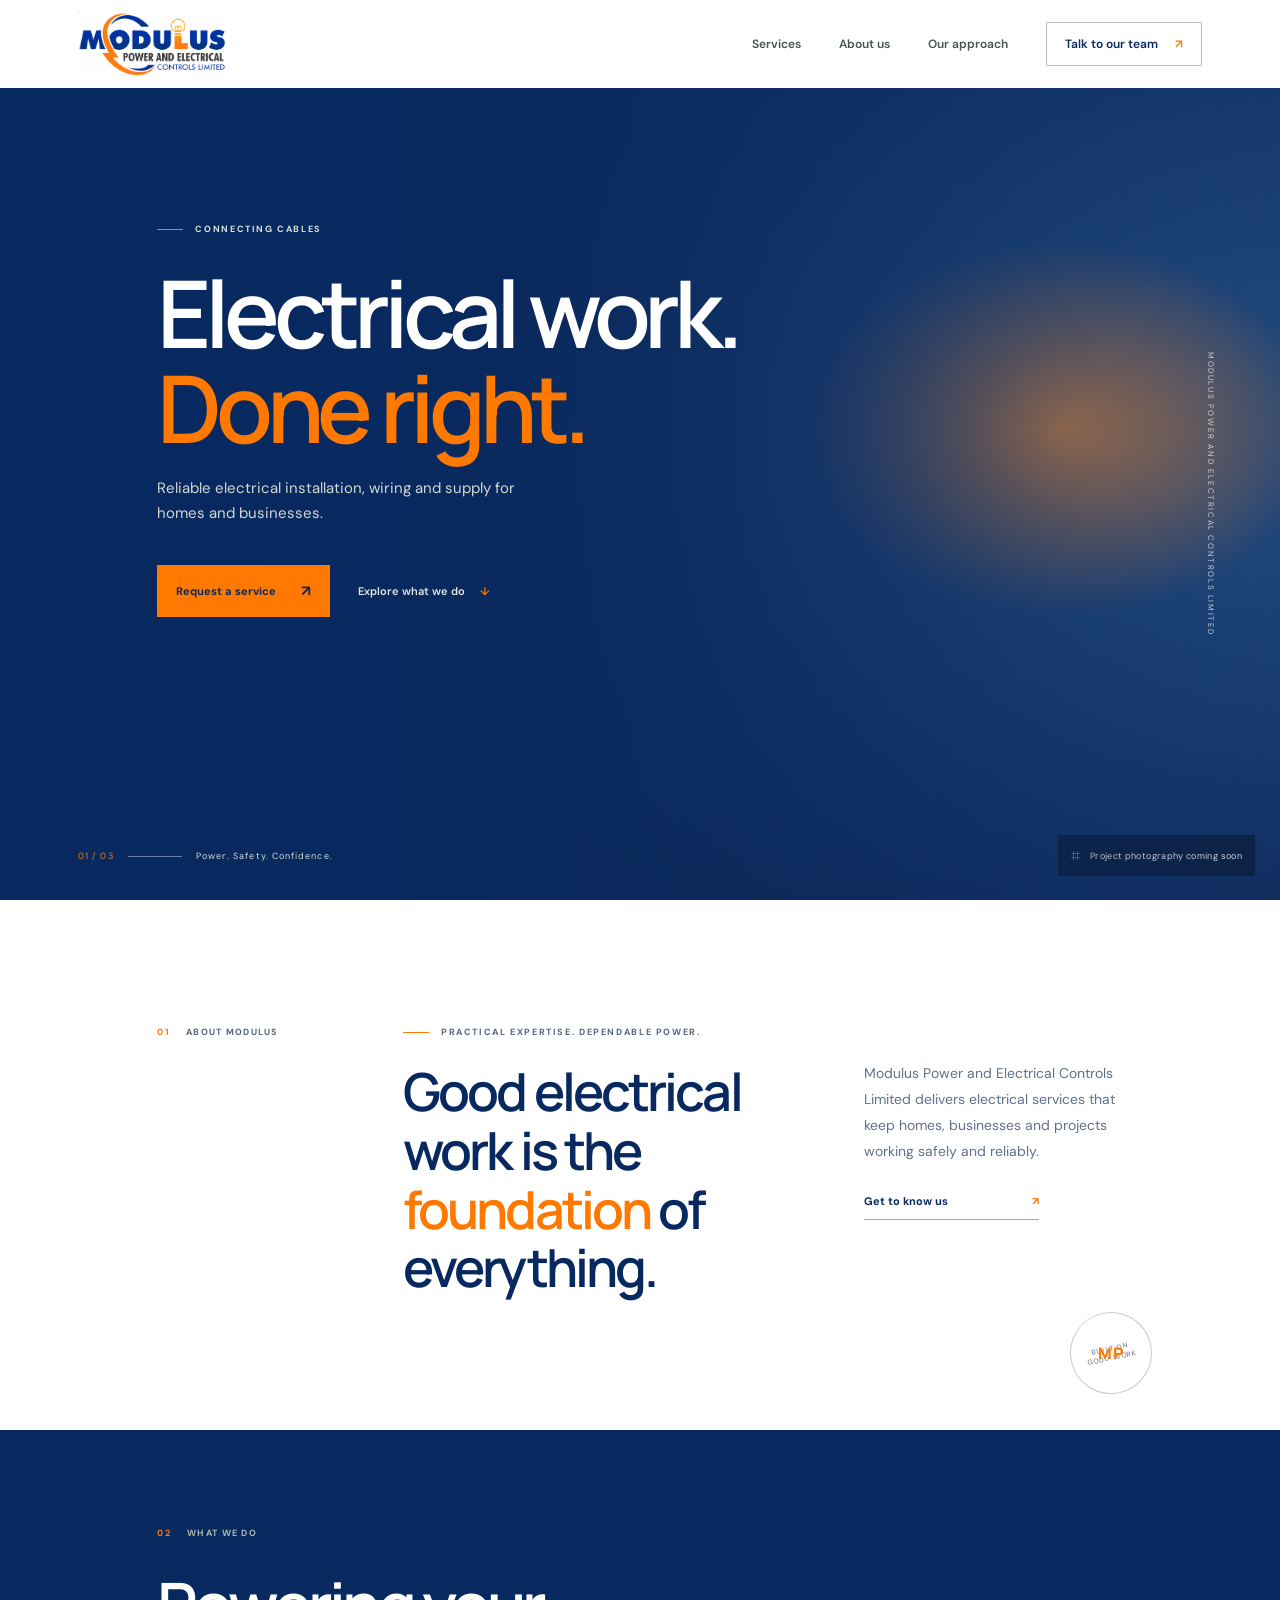
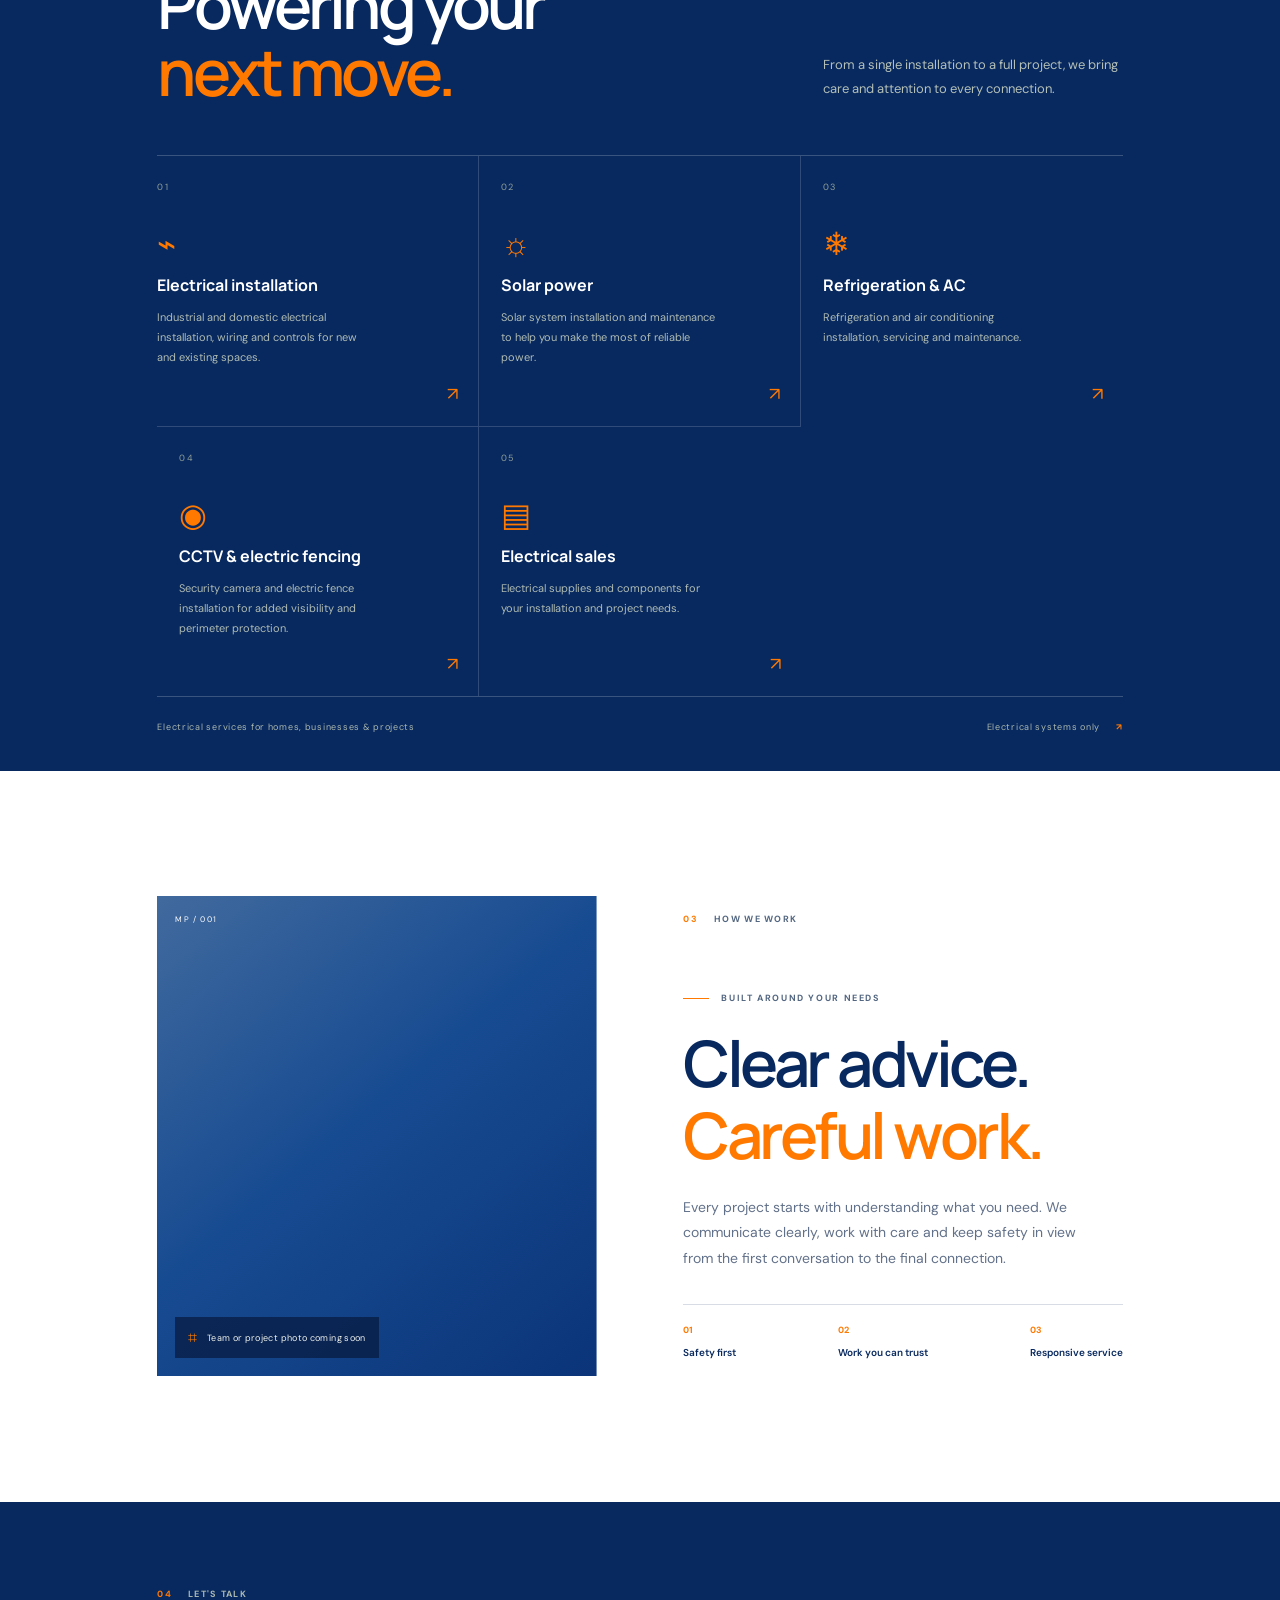
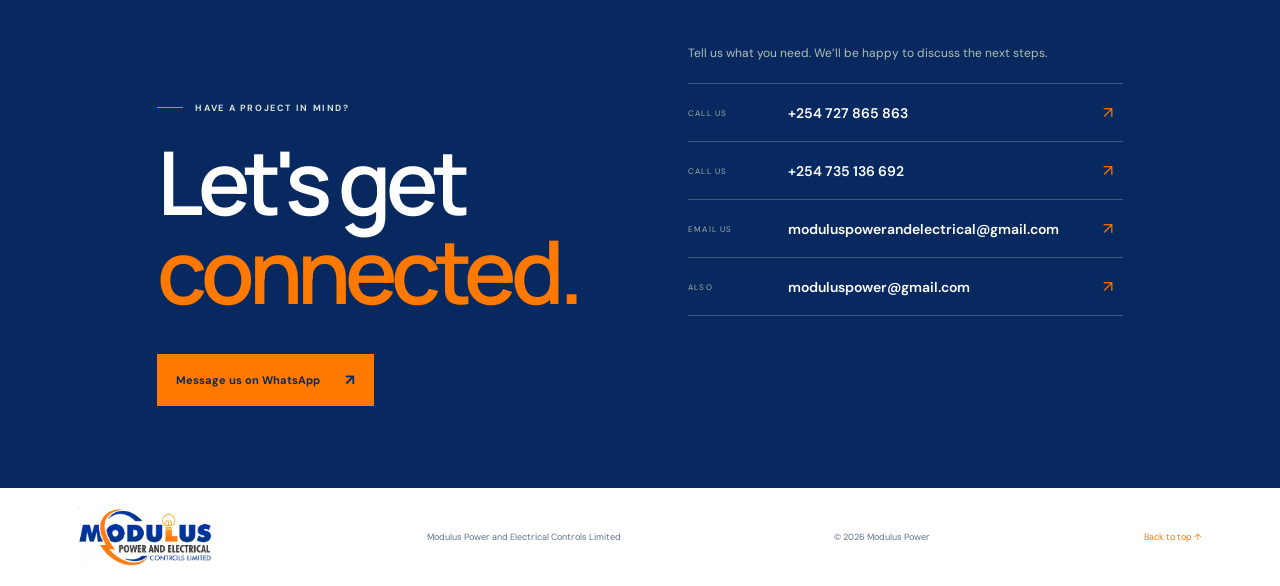
==== index.html @ cd6ac2ca "Match site to Modulus business card" ====
<!doctype html>
<html lang="en">
<head>
  <meta charset="utf-8">
  <meta name="viewport" content="width=device-width, initial-scale=1">
  <meta name="theme-color" content="#082a68">
  <meta name="description" content="Modulus Power and Electrical Controls Limited offers industrial and domestic electrical installation, solar, refrigeration, air conditioning, CCTV, electric fencing and electrical supplies.">
  <title>Modulus Power & Electrical Controls</title>
  <link rel="preconnect" href="https://fonts.googleapis.com">
  <link rel="preconnect" href="https://fonts.gstatic.com" crossorigin>
  <link href="https://fonts.googleapis.com/css2?family=DM+Sans:wght@400;500;600;700&family=Manrope:wght@400;500;600;700;800&display=swap" rel="stylesheet">
  <link rel="stylesheet" href="styles.css">
</head>
<body>
  <header class="site-header">
    <a class="brand" href="#home" aria-label="Modulus Power home">
      <img class="brand-logo" src="logo.png" alt="Modulus Power and Electrical Controls Limited">
    </a>
    <button class="menu-toggle" aria-expanded="false" aria-controls="main-nav" aria-label="Open menu"><span></span><span></span></button>
    <nav id="main-nav" class="main-nav" aria-label="Main navigation">
      <a href="#services">Services</a><a href="#about">About us</a><a href="#approach">Our approach</a>
      <a class="nav-cta" href="#contact">Talk to our team <span aria-hidden="true">↗</span></a>
    </nav>
  </header>

  <main>
    <section class="hero" id="home">
      <div class="hero-image image-placeholder" role="img" aria-label="Electrical installation project photo to be added">
        <div class="placeholder-note"><span class="camera-icon">⌗</span> Project photography coming soon</div>
      </div>
      <div class="hero-shade"></div>
      <div class="hero-content">
        <p class="eyebrow"><span class="eyebrow-line"></span> CONNECTING CABLES</p>
        <h1>Electrical work.<br><em>Done right.</em></h1>
        <p class="hero-copy">Reliable electrical installation, wiring and supply for homes and businesses.</p>
        <div class="hero-actions"><a class="button button-lime" href="#contact">Request a service <span>↗</span></a><a class="text-link" href="#services">Explore what we do <span>↓</span></a></div>
      </div>
      <div class="hero-meta"><span>01 / 03</span><span class="meta-rule"></span><span>Power. Safety. Confidence.</span></div>
      <div class="hero-vertical">MODULUS POWER AND ELECTRICAL CONTROLS LIMITED</div>
    </section>

    <section class="intro section-pad" id="about">
      <div class="section-label"><span>01</span> ABOUT MODULUS</div>
      <div class="intro-main"><p class="eyebrow dark"><span class="eyebrow-line"></span> PRACTICAL EXPERTISE. DEPENDABLE POWER.</p>
        <h2>Good electrical work is the <em>foundation</em> of everything.</h2>
      </div>
      <div class="intro-side"><p>Modulus Power and Electrical Controls Limited delivers electrical services that keep homes, businesses and projects working safely and reliably.</p><a class="underlined-link" href="#contact">Get to know us <span>↗</span></a></div>
      <div class="intro-stamp"><span>BUILT ON<br>GOOD WORK</span><b>MP</b></div>
    </section>

    <section class="services section-pad" id="services">
      <div class="services-top"><div><div class="section-label light-label"><span>02</span> WHAT WE DO</div><h2>Powering your<br><em>next move.</em></h2></div><p>From a single installation to a full project, we bring care and attention to every connection.</p></div>
      <div class="service-grid">
        <article class="service-card"><div class="service-number">01</div><div class="service-symbol">⌁</div><h3>Electrical installation</h3><p>Industrial and domestic electrical installation, wiring and controls for new and existing spaces.</p><a href="#contact" aria-label="Ask about electrical installation">↗</a></article>
        <article class="service-card"><div class="service-number">02</div><div class="service-symbol">☼</div><h3>Solar power</h3><p>Solar system installation and maintenance to help you make the most of reliable power.</p><a href="#contact" aria-label="Ask about solar installation and maintenance">↗</a></article>
        <article class="service-card"><div class="service-number">03</div><div class="service-symbol">❄</div><h3>Refrigeration &amp; AC</h3><p>Refrigeration and air conditioning installation, servicing and maintenance.</p><a href="#contact" aria-label="Ask about refrigeration and air conditioning">↗</a></article>
        <article class="service-card"><div class="service-number">04</div><div class="service-symbol">◉</div><h3>CCTV &amp; electric fencing</h3><p>Security camera and electric fence installation for added visibility and perimeter protection.</p><a href="#contact" aria-label="Ask about CCTV and electric fencing">↗</a></article>
        <article class="service-card"><div class="service-number">05</div><div class="service-symbol">▤</div><h3>Electrical sales</h3><p>Electrical supplies and components for your installation and project needs.</p><a href="#contact" aria-label="Ask about electrical sales">↗</a></article>
      </div>
      <div class="services-foot"><span>Electrical services for homes, businesses &amp; projects</span><span>Electrical systems only <b>↗</b></span></div>
    </section>

    <section class="approach section-pad" id="approach">
      <div class="approach-image image-placeholder"><div class="placeholder-note"><span class="camera-icon">⌗</span> Team or project photo coming soon</div><div class="image-index">MP / 001</div></div>
      <div class="approach-content"><div class="section-label"><span>03</span> HOW WE WORK</div><p class="eyebrow dark"><span class="eyebrow-line"></span> BUILT AROUND YOUR NEEDS</p><h2>Clear advice.<br><em>Careful work.</em></h2><p class="approach-copy">Every project starts with understanding what you need. We communicate clearly, work with care and keep safety in view from the first conversation to the final connection.</p>
        <div class="values"><div><b>01</b><span>Safety first</span></div><div><b>02</b><span>Work you can trust</span></div><div><b>03</b><span>Responsive service</span></div></div>
      </div>
    </section>

    <section class="contact section-pad" id="contact"><div class="section-label light-label"><span>04</span> LET'S TALK</div>
      <div class="contact-layout"><div><p class="eyebrow"><span class="eyebrow-line"></span> HAVE A PROJECT IN MIND?</p><h2>Let's get<br><em>connected.</em></h2></div><div class="contact-details"><p>Tell us what you need. We’ll be happy to discuss the next steps.</p><a href="tel:+254727865863" class="contact-item"><span>CALL US</span><b>+254 727 865 863</b><i>↗</i></a><a href="tel:+254735136692" class="contact-item"><span>CALL US</span><b>+254 735 136 692</b><i>↗</i></a><a href="mailto:moduluspowerandelectrical@gmail.com" class="contact-item"><span>EMAIL US</span><b>moduluspowerandelectrical@gmail.com</b><i>↗</i></a><a href="mailto:moduluspower@gmail.com" class="contact-item"><span>ALSO</span><b>moduluspower@gmail.com</b><i>↗</i></a></div></div>
      <a class="button button-lime" href="https://wa.me/254735136692" target="_blank" rel="noreferrer">Message us on WhatsApp <span>↗</span></a>
    </section>
  </main>
  <footer class="site-footer"><a class="brand footer-brand" href="#home"><img class="brand-logo" src="logo.png" alt="Modulus Power and Electrical Controls Limited"></a><span>Modulus Power and Electrical Controls Limited</span><span>© <span id="year"></span> Modulus Power</span><a href="#home">Back to top ↑</a></footer>
  <script src="script.js"></script>
</body>
</html>
---- styles.css ----
@import url('https://fonts.googleapis.com/css2?family=DM+Sans:wght@400;500;600;700&family=Manrope:wght@400;500;600;700;800&display=swap');
:root{--ink:#08295f;--deep:#08295f;--paper:#fff;--white:#fff;--orange:#ff7900;--muted:#62718a;--line:rgba(8,41,95,.16);--display:'Manrope',sans-serif;--body:'DM Sans',sans-serif}*{box-sizing:border-box}html{scroll-behavior:smooth}body{margin:0;background:var(--paper);color:var(--ink);font-family:var(--body);-webkit-font-smoothing:antialiased}a{color:inherit;text-decoration:none}.site-header{height:88px;padding:0 6.1%;display:flex;align-items:center;justify-content:space-between;background:var(--paper);position:relative;z-index:4}.brand{display:flex;align-items:center;gap:12px}.brand-logo{display:block;width:auto;height:64px;max-width:280px;object-fit:contain}.brand-mark{display:flex;align-items:flex-end;gap:3px;height:27px;width:28px;border-bottom:2px solid var(--ink);padding:0 2px 3px}.brand-mark span{display:block;width:5px;background:var(--ink);transform:skew(-24deg)}.brand-mark span:nth-child(1){height:10px}.brand-mark span:nth-child(2){height:17px}.brand-mark span:nth-child(3){height:23px}.brand-name{font:800 13px var(--display);letter-spacing:.09em;line-height:1.15}.brand-name span{display:block;font:600 8px var(--body);letter-spacing:.16em;margin-top:4px}.main-nav{display:flex;align-items:center;gap:38px;font-size:12px;font-weight:600}.main-nav>a:not(.nav-cta){color:#48544f}.main-nav>a:hover{color:#ff7900}.nav-cta{border:1px solid #b9c1b8;padding:13px 18px}.nav-cta span{color:#ff7900;margin-left:14px}.menu-toggle{display:none}.hero{min-height:660px;height:calc(100vh - 88px);max-height:850px;position:relative;background:#0b3479;color:white;overflow:hidden}.hero-image{position:absolute;inset:0 0 0 32%;background:linear-gradient(120deg,#0b3479,#174b91 56%,#ef7b22);background-image:linear-gradient(90deg,rgba(8,41,95,.62),rgba(8,41,95,.05)),url('images/hero-electrical.jpg'),radial-gradient(ellipse at 75% 42%,#ff8a25 0,#174b91 28%,#0b3479 67%,#061d49 100%);background-size:cover;background-position:center 52%;filter:saturate(.76)}.hero-shade{position:absolute;inset:0;background:linear-gradient(90deg,#08295f 0%,rgba(8,41,95,.97) 31%,rgba(8,41,95,.5) 60%,rgba(8,41,95,.12) 100%)}.hero-content{position:relative;padding:clamp(90px,14vh,155px) 0 0 12.3%;max-width:780px}.eyebrow{display:flex;align-items:center;gap:12px;font-size:9px;letter-spacing:.18em;font-weight:700;color:#d7e2d9}.eyebrow-line{display:block;width:26px;height:1px;background:var(--orange)}.hero h1,.contact h2{font:600 clamp(54px,7.3vw,94px)/1.02 var(--display);letter-spacing:-.065em;margin:30px 0 20px}.hero h1 em,.services h2 em,.approach h2 em,.contact h2 em,.intro h2 em{font-style:normal;color:var(--orange)}.hero-copy{max-width:375px;color:#d0d9d1;line-height:1.7;font-size:15px}.hero-actions{display:flex;align-items:center;gap:28px;margin-top:38px}.button{display:inline-flex;align-items:center;justify-content:space-between;gap:25px;padding:16px 19px;font-size:11px;font-weight:700}.button-lime{background:var(--orange);color:var(--deep)}.button-lime span{font-size:15px}.text-link{font-size:11px;font-weight:600;color:#e1e8e2}.text-link span{margin-left:12px;color:var(--orange)}.hero-meta{position:absolute;bottom:38px;left:6.1%;display:flex;align-items:center;gap:14px;color:#d2dbd3;font-size:9px;letter-spacing:.12em}.hero-meta>span:first-child{color:var(--orange)}.meta-rule{height:1px;width:54px;background:rgba(255,255,255,.4)}.hero-vertical{position:absolute;right:5%;top:50%;writing-mode:vertical-rl;transform:translateY(-50%);font-size:8px;letter-spacing:.2em;color:rgba(255,255,255,.72)}.placeholder-note{position:absolute;right:25px;bottom:24px;background:rgba(8,29,69,.78);padding:10px 13px;color:#edf2ed;font-size:9px;letter-spacing:.04em;display:flex;align-items:center;gap:9px}.camera-icon{font-size:16px;color:var(--orange)}.section-pad{padding-left:12.3%;padding-right:12.3%}.intro{position:relative;display:grid;grid-template-columns:1fr 2fr 1.2fr;gap:30px;padding-top:126px;padding-bottom:133px;align-items:start}.section-label{font-size:9px;font-weight:700;letter-spacing:.14em;color:#526681}.section-label span{color:#ff7900;margin-right:13px}.intro-main .eyebrow{margin:0 0 24px}.eyebrow.dark{color:#526681}.intro h2,.approach h2{font:600 clamp(35px,4.1vw,53px)/1.12 var(--display);letter-spacing:-.055em;margin:0;max-width:620px}.intro h2 em,.approach h2 em{color:#ff7900}.intro-side{padding-top:35px}.intro-side p,.approach-copy{font-size:14px;line-height:1.85;color:#62718a;margin:0 0 24px}.underlined-link{font-size:11px;font-weight:700;border-bottom:1px solid #a3aaa3;padding-bottom:11px;display:inline-flex;justify-content:space-between;width:175px}.underlined-link span{color:#ff7900}.intro-stamp{position:absolute;right:10%;bottom:36px;width:82px;height:82px;border:1px solid #c8cdc4;border-radius:50%;display:grid;place-items:center;text-align:center;font-size:7px;letter-spacing:.13em;color:#62718a;transform:rotate(-12deg)}.intro-stamp b{position:absolute;font:800 16px var(--display);color:#ff7900;transform:rotate(12deg)}.services{background:var(--deep);color:white;padding-top:97px;padding-bottom:38px}.services-top{display:flex;justify-content:space-between;align-items:end;margin-bottom:50px}.light-label{color:#acb9af}.services h2{font:600 clamp(42px,5vw,65px)/1.04 var(--display);letter-spacing:-.06em;margin:33px 0 0}.services-top>p{max-width:300px;color:#b4c0b7;font-size:13px;line-height:1.8;margin:0 0 5px}.service-grid{display:grid;grid-template-columns:repeat(3,1fr);border-top:1px solid rgba(255,255,255,.2);border-bottom:1px solid rgba(255,255,255,.2)}.service-card{position:relative;min-height:270px;padding:25px 22px 23px 0;border-right:1px solid rgba(255,255,255,.16)}.service-card:not(:first-child){padding-left:22px}.service-card:nth-child(3n){border-right:0}.service-card:nth-child(n+4){border-top:1px solid rgba(255,255,255,.16)}.service-card:nth-child(5){border-right:0}.service-number{font-size:9px;letter-spacing:.12em;color:#91a098}.service-symbol{font:400 32px var(--display);color:var(--orange);margin:28px 0 18px;height:35px}.service-card h3{font:700 16px var(--display);margin:0 0 12px}.service-card p{font-size:11px;line-height:1.8;color:#afbbb2;max-width:220px;margin:0}.service-card>a{position:absolute;right:20px;bottom:20px;color:var(--orange);font-size:18px}.services-foot{display:flex;justify-content:space-between;padding-top:24px;font-size:9px;letter-spacing:.08em;color:#abb8ae}.services-foot b{color:var(--orange);margin-left:13px}.approach{padding-top:125px;padding-bottom:126px;display:grid;grid-template-columns:1fr 1fr;gap:9%;align-items:center}.approach-image{height:480px;position:relative;background:linear-gradient(140deg,#416a9e,#174b91 46%,#0b3479);background-image:url('images/team-electrical.jpg'),linear-gradient(140deg,#416a9e,#174b91 46%,#0b3479);background-size:cover;background-position:center}.approach-image .placeholder-note{right:auto;left:18px;bottom:18px}.image-index{position:absolute;top:18px;left:18px;color:white;font-size:8px;letter-spacing:.15em}.approach-content .section-label{margin-bottom:67px}.approach-content .eyebrow{margin-bottom:23px}.approach h2{font-size:clamp(43px,5vw,64px)}.approach-copy{margin:24px 0 32px;max-width:420px}.values{border-top:1px solid var(--line);padding-top:19px;display:flex;justify-content:space-between;gap:10px}.values div{display:flex;flex-direction:column;gap:10px}.values b{font-size:9px;color:#ff7900}.values span{font-size:10px;font-weight:600}.contact{background:var(--deep);color:white;padding-top:86px;padding-bottom:82px}.contact-layout{display:grid;grid-template-columns:1fr 1fr;gap:10%;align-items:end;margin:45px 0 38px}.contact h2{font-size:clamp(58px,7vw,88px);margin:23px 0 0}.contact-details>p{font-size:12px;color:#b2beb5;margin:0 0 22px}.contact-item{display:grid;grid-template-columns:100px 1fr 20px;align-items:center;padding:18px 0;border-top:1px solid rgba(255,255,255,.22)}.contact-item:last-child{border-bottom:1px solid rgba(255,255,255,.22)}.contact-item span{font-size:8px;letter-spacing:.14em;color:#9eafa3}.contact-item b{font-size:14px;font-weight:600}.contact-item i{font-style:normal;color:var(--orange)}.site-footer{min-height:94px;padding:20px 6.1%;display:flex;align-items:center;justify-content:space-between;gap:20px;background:#fff;color:#62718a;font-size:9px}.footer-brand{color:var(--ink)}.footer-brand .brand-logo{height:58px}.footer-brand{color:var(--ink)}.footer-brand .brand-mark{border-color:#f3f2ec}.footer-brand .brand-mark span{background:#f3f2ec}.site-footer>a:last-child{color:var(--orange)}
@media(max-width:900px){.section-pad{padding-left:7%;padding-right:7%}.hero-content{padding-left:8%}.intro{grid-template-columns:1fr 2fr;gap:24px}.intro-side{grid-column:2;padding-top:0}.intro-stamp{right:8%;bottom:25px}.service-grid{grid-template-columns:repeat(2,1fr)}.service-card:nth-child(2n){border-right:0}.service-card:nth-child(3){border-top:1px solid rgba(255,255,255,.16);border-right:1px solid rgba(255,255,255,.16)}.service-card:nth-child(4){border-top:1px solid rgba(255,255,255,.16)}.service-card:nth-child(5){border-top:1px solid rgba(255,255,255,.16);border-right:1px solid rgba(255,255,255,.16)}.approach{gap:6%}.approach-image{height:420px}.site-footer{padding-left:7%;padding-right:7%}}
@media(max-width:620px){.site-header{height:72px;padding:0 6%}.brand-name{font-size:12px}.menu-toggle{display:flex;flex-direction:column;gap:5px;padding:10px;background:none;border:0;z-index:2}.menu-toggle span{width:22px;height:1px;background:var(--ink)}.main-nav{display:none;position:absolute;top:72px;left:0;right:0;background:var(--paper);padding:18px 6% 26px;align-items:stretch;gap:0;flex-direction:column;box-shadow:0 12px 16px #08295f15}.main-nav.open{display:flex}.main-nav>a:not(.nav-cta){padding:14px 0;border-bottom:1px solid var(--line)}.nav-cta{margin-top:18px}.hero{height:calc(100svh - 72px);min-height:600px;max-height:760px}.hero-image{left:0;background-position:58% center}.hero-shade{background:linear-gradient(90deg,rgba(8,41,95,.96),rgba(8,41,95,.65) 70%,rgba(8,41,95,.3)),linear-gradient(0deg,rgba(8,41,95,.5),transparent)}.hero-content{padding:116px 7% 0}.hero h1{font-size:62px}.hero-copy{font-size:14px;max-width:300px}.hero-actions{align-items:flex-start;flex-direction:column;gap:19px}.hero-meta{left:7%;bottom:28px}.hero-vertical{right:4%;font-size:7px}.section-pad{padding-left:7%;padding-right:7%}.intro{display:block;padding-top:82px;padding-bottom:103px}.intro-main{margin-top:48px}.intro h2{font-size:42px}.intro-side{padding-top:22px;max-width:390px}.intro-stamp{width:67px;height:67px;right:8%;bottom:22px}.intro-stamp b{font-size:13px}.services{padding-top:73px;padding-bottom:28px}.services-top{display:block;margin-bottom:33px}.services h2{font-size:51px;margin-top:28px}.services-top>p{margin-top:20px}.service-card{min-height:260px;padding:19px 12px 20px 0}.service-card:not(:first-child){padding-left:14px}.service-card h3{font-size:14px}.service-card p{font-size:10px}.service-card>a{right:10px;bottom:16px}.service-symbol{margin:26px 0 15px}.services-foot{font-size:8px;line-height:1.6;gap:20px}.services-foot span:last-child{text-align:right}.approach{display:flex;flex-direction:column-reverse;align-items:stretch;gap:38px;padding-top:78px;padding-bottom:80px}.approach-content .section-label{margin-bottom:48px}.approach h2{font-size:53px}.approach-image{height:350px}.values{flex-wrap:wrap}.values span{font-size:9px}.contact{padding-top:70px;padding-bottom:70px}.contact-layout{display:block;margin:38px 0 29px}.contact h2{font-size:68px;margin-bottom:36px}.contact-item{grid-template-columns:74px 1fr 15px}.contact-item b{font-size:12px}.site-footer{padding:23px 7%;display:grid;grid-template-columns:1fr 1fr;gap:18px}.site-footer>span:nth-child(2){grid-column:1/-1;grid-row:2}.site-footer>span:nth-child(3){grid-column:1;grid-row:3}.site-footer>a:last-child{grid-column:2;grid-row:3;text-align:right}}
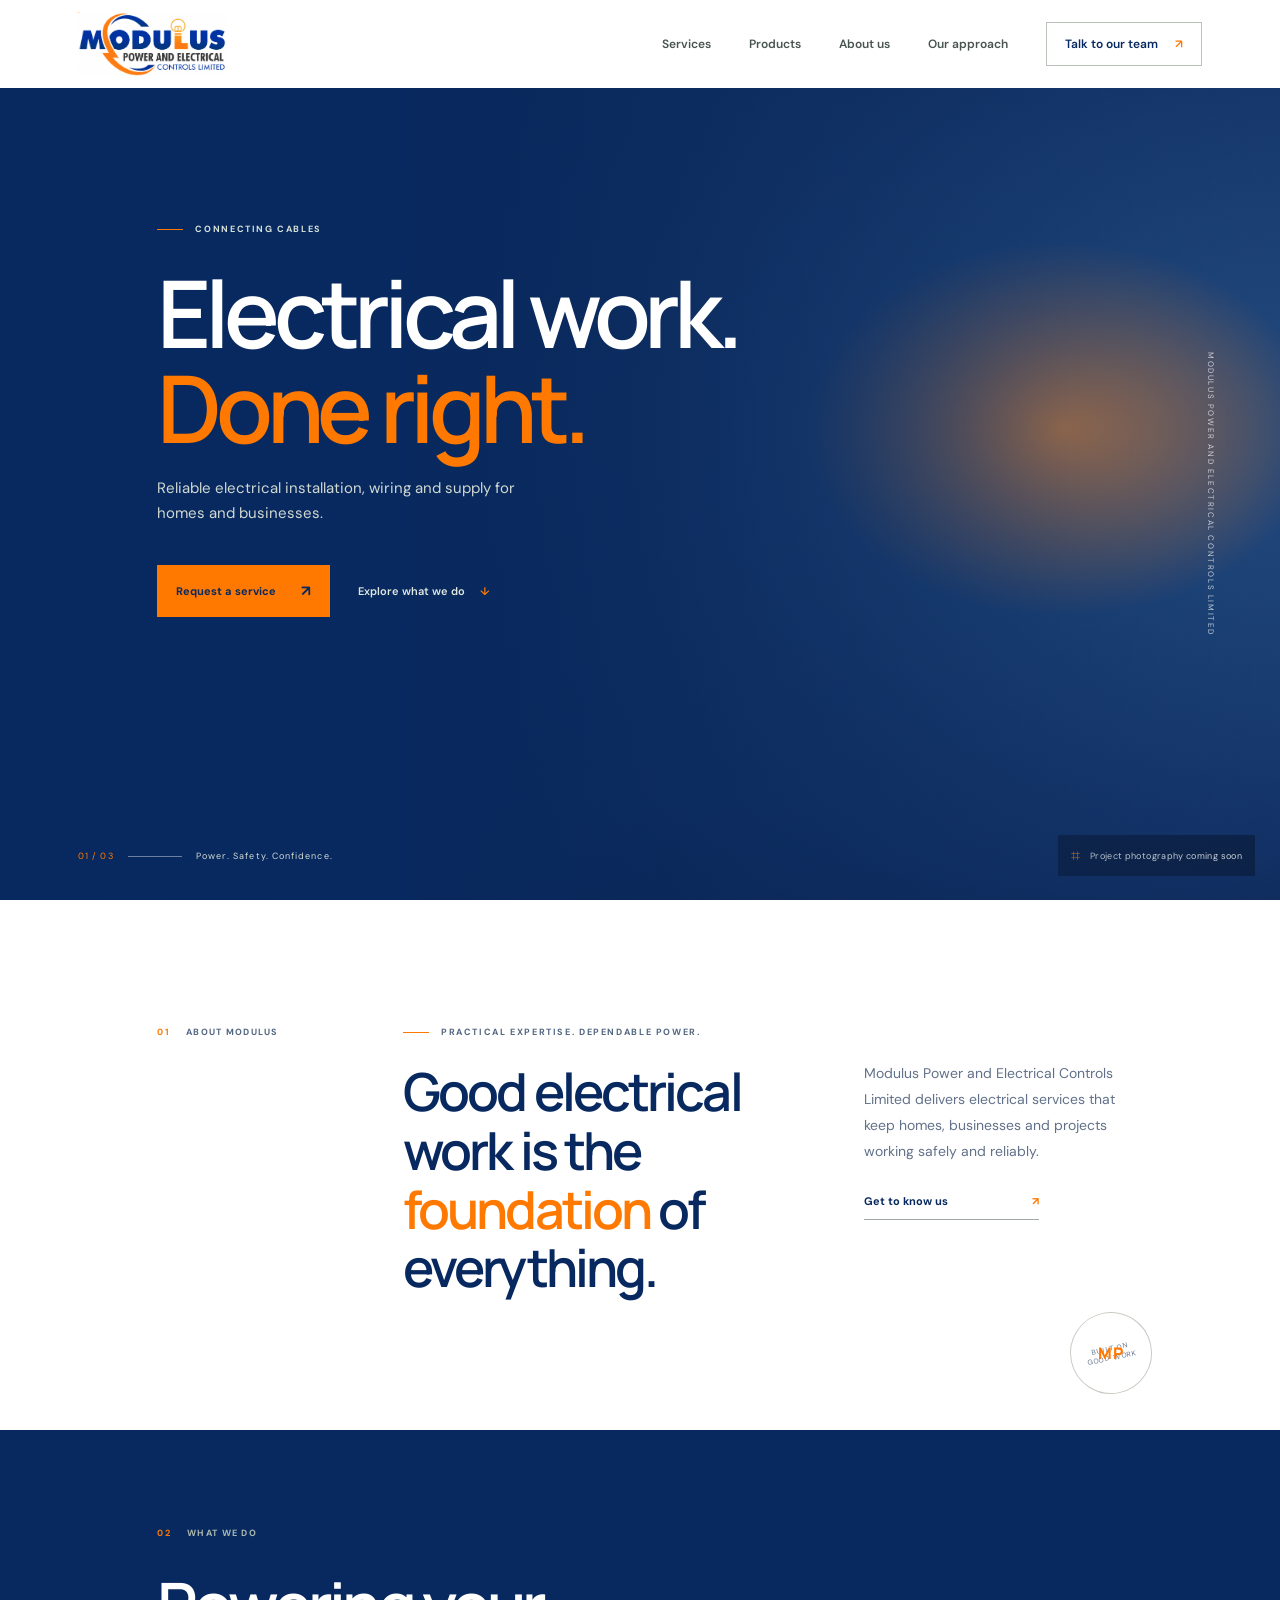
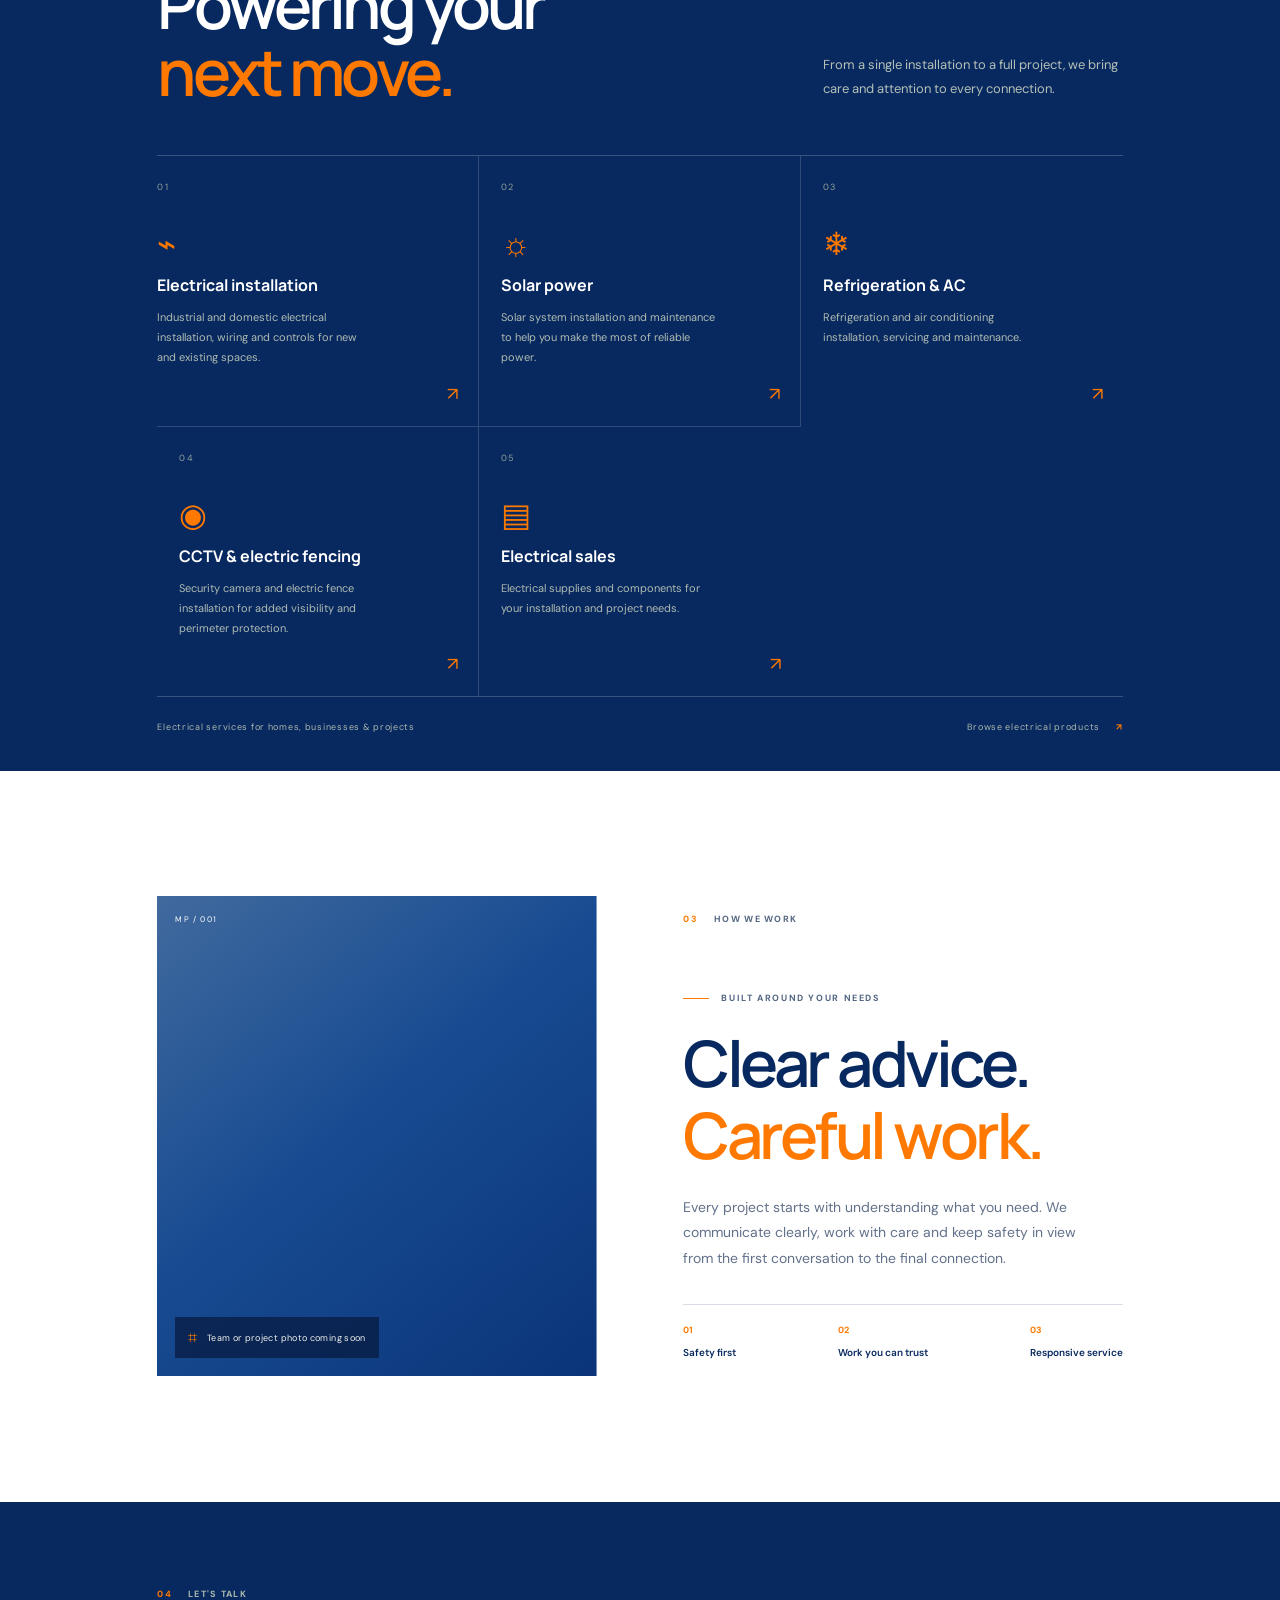
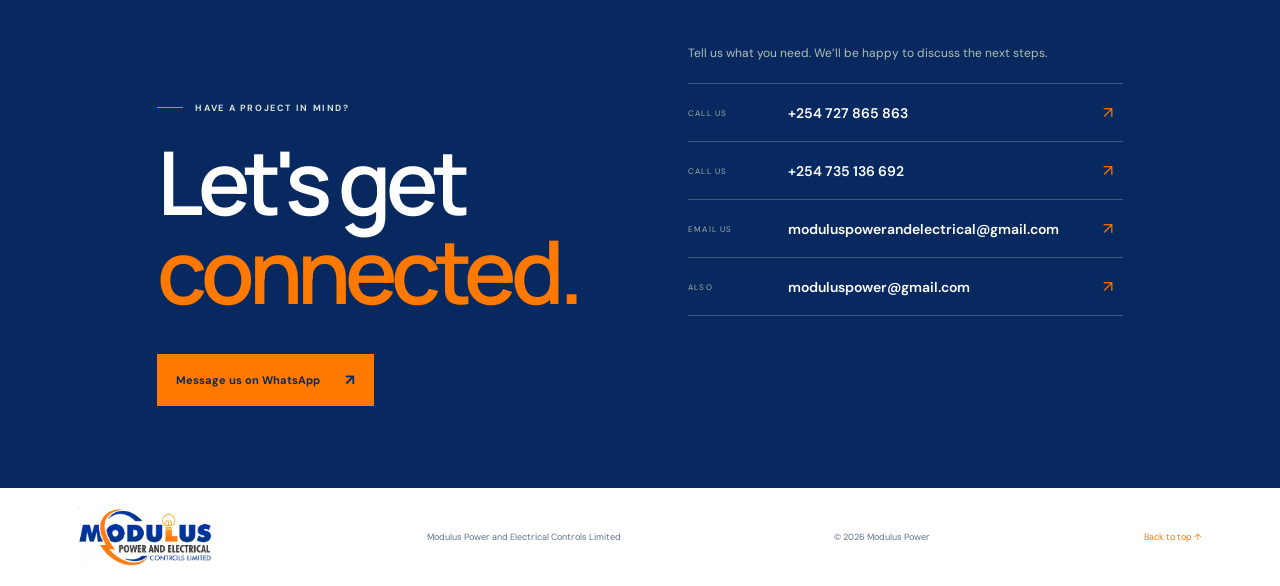
==== commit 6c74b71d: "Add filterable electrical products catalog" ====
--- a/index.html
+++ b/index.html
@@ -18,7 +18,7 @@
     </a>
     <button class="menu-toggle" aria-expanded="false" aria-controls="main-nav" aria-label="Open menu"><span></span><span></span></button>
     <nav id="main-nav" class="main-nav" aria-label="Main navigation">
-      <a href="#services">Services</a><a href="#about">About us</a><a href="#approach">Our approach</a>
+      <a href="#services">Services</a><a href="products.html">Products</a><a href="#about">About us</a><a href="#approach">Our approach</a>
       <a class="nav-cta" href="#contact">Talk to our team <span aria-hidden="true">↗</span></a>
     </nav>
   </header>
@@ -57,7 +57,7 @@
         <article class="service-card"><div class="service-number">04</div><div class="service-symbol">◉</div><h3>CCTV &amp; electric fencing</h3><p>Security camera and electric fence installation for added visibility and perimeter protection.</p><a href="#contact" aria-label="Ask about CCTV and electric fencing">↗</a></article>
         <article class="service-card"><div class="service-number">05</div><div class="service-symbol">▤</div><h3>Electrical sales</h3><p>Electrical supplies and components for your installation and project needs.</p><a href="#contact" aria-label="Ask about electrical sales">↗</a></article>
       </div>
-      <div class="services-foot"><span>Electrical services for homes, businesses &amp; projects</span><span>Electrical systems only <b>↗</b></span></div>
+      <div class="services-foot"><span>Electrical services for homes, businesses &amp; projects</span><a href="products.html">Browse electrical products <b>↗</b></a></div>
     </section>
 
     <section class="approach section-pad" id="approach">
--- a/styles.css
+++ b/styles.css
@@ -2,3 +2,5 @@
 :root{--ink:#08295f;--deep:#08295f;--paper:#fff;--white:#fff;--orange:#ff7900;--muted:#62718a;--line:rgba(8,41,95,.16);--display:'Manrope',sans-serif;--body:'DM Sans',sans-serif}*{box-sizing:border-box}html{scroll-behavior:smooth}body{margin:0;background:var(--paper);color:var(--ink);font-family:var(--body);-webkit-font-smoothing:antialiased}a{color:inherit;text-decoration:none}.site-header{height:88px;padding:0 6.1%;display:flex;align-items:center;justify-content:space-between;background:var(--paper);position:relative;z-index:4}.brand{display:flex;align-items:center;gap:12px}.brand-logo{display:block;width:auto;height:64px;max-width:280px;object-fit:contain}.brand-mark{display:flex;align-items:flex-end;gap:3px;height:27px;width:28px;border-bottom:2px solid var(--ink);padding:0 2px 3px}.brand-mark span{display:block;width:5px;background:var(--ink);transform:skew(-24deg)}.brand-mark span:nth-child(1){height:10px}.brand-mark span:nth-child(2){height:17px}.brand-mark span:nth-child(3){height:23px}.brand-name{font:800 13px var(--display);letter-spacing:.09em;line-height:1.15}.brand-name span{display:block;font:600 8px var(--body);letter-spacing:.16em;margin-top:4px}.main-nav{display:flex;align-items:center;gap:38px;font-size:12px;font-weight:600}.main-nav>a:not(.nav-cta){color:#48544f}.main-nav>a:hover{color:#ff7900}.nav-cta{border:1px solid #b9c1b8;padding:13px 18px}.nav-cta span{color:#ff7900;margin-left:14px}.menu-toggle{display:none}.hero{min-height:660px;height:calc(100vh - 88px);max-height:850px;position:relative;background:#0b3479;color:white;overflow:hidden}.hero-image{position:absolute;inset:0 0 0 32%;background:linear-gradient(120deg,#0b3479,#174b91 56%,#ef7b22);background-image:linear-gradient(90deg,rgba(8,41,95,.62),rgba(8,41,95,.05)),url('images/hero-electrical.jpg'),radial-gradient(ellipse at 75% 42%,#ff8a25 0,#174b91 28%,#0b3479 67%,#061d49 100%);background-size:cover;background-position:center 52%;filter:saturate(.76)}.hero-shade{position:absolute;inset:0;background:linear-gradient(90deg,#08295f 0%,rgba(8,41,95,.97) 31%,rgba(8,41,95,.5) 60%,rgba(8,41,95,.12) 100%)}.hero-content{position:relative;padding:clamp(90px,14vh,155px) 0 0 12.3%;max-width:780px}.eyebrow{display:flex;align-items:center;gap:12px;font-size:9px;letter-spacing:.18em;font-weight:700;color:#d7e2d9}.eyebrow-line{display:block;width:26px;height:1px;background:var(--orange)}.hero h1,.contact h2{font:600 clamp(54px,7.3vw,94px)/1.02 var(--display);letter-spacing:-.065em;margin:30px 0 20px}.hero h1 em,.services h2 em,.approach h2 em,.contact h2 em,.intro h2 em{font-style:normal;color:var(--orange)}.hero-copy{max-width:375px;color:#d0d9d1;line-height:1.7;font-size:15px}.hero-actions{display:flex;align-items:center;gap:28px;margin-top:38px}.button{display:inline-flex;align-items:center;justify-content:space-between;gap:25px;padding:16px 19px;font-size:11px;font-weight:700}.button-lime{background:var(--orange);color:var(--deep)}.button-lime span{font-size:15px}.text-link{font-size:11px;font-weight:600;color:#e1e8e2}.text-link span{margin-left:12px;color:var(--orange)}.hero-meta{position:absolute;bottom:38px;left:6.1%;display:flex;align-items:center;gap:14px;color:#d2dbd3;font-size:9px;letter-spacing:.12em}.hero-meta>span:first-child{color:var(--orange)}.meta-rule{height:1px;width:54px;background:rgba(255,255,255,.4)}.hero-vertical{position:absolute;right:5%;top:50%;writing-mode:vertical-rl;transform:translateY(-50%);font-size:8px;letter-spacing:.2em;color:rgba(255,255,255,.72)}.placeholder-note{position:absolute;right:25px;bottom:24px;background:rgba(8,29,69,.78);padding:10px 13px;color:#edf2ed;font-size:9px;letter-spacing:.04em;display:flex;align-items:center;gap:9px}.camera-icon{font-size:16px;color:var(--orange)}.section-pad{padding-left:12.3%;padding-right:12.3%}.intro{position:relative;display:grid;grid-template-columns:1fr 2fr 1.2fr;gap:30px;padding-top:126px;padding-bottom:133px;align-items:start}.section-label{font-size:9px;font-weight:700;letter-spacing:.14em;color:#526681}.section-label span{color:#ff7900;margin-right:13px}.intro-main .eyebrow{margin:0 0 24px}.eyebrow.dark{color:#526681}.intro h2,.approach h2{font:600 clamp(35px,4.1vw,53px)/1.12 var(--display);letter-spacing:-.055em;margin:0;max-width:620px}.intro h2 em,.approach h2 em{color:#ff7900}.intro-side{padding-top:35px}.intro-side p,.approach-copy{font-size:14px;line-height:1.85;color:#62718a;margin:0 0 24px}.underlined-link{font-size:11px;font-weight:700;border-bottom:1px solid #a3aaa3;padding-bottom:11px;display:inline-flex;justify-content:space-between;width:175px}.underlined-link span{color:#ff7900}.intro-stamp{position:absolute;right:10%;bottom:36px;width:82px;height:82px;border:1px solid #c8cdc4;border-radius:50%;display:grid;place-items:center;text-align:center;font-size:7px;letter-spacing:.13em;color:#62718a;transform:rotate(-12deg)}.intro-stamp b{position:absolute;font:800 16px var(--display);color:#ff7900;transform:rotate(12deg)}.services{background:var(--deep);color:white;padding-top:97px;padding-bottom:38px}.services-top{display:flex;justify-content:space-between;align-items:end;margin-bottom:50px}.light-label{color:#acb9af}.services h2{font:600 clamp(42px,5vw,65px)/1.04 var(--display);letter-spacing:-.06em;margin:33px 0 0}.services-top>p{max-width:300px;color:#b4c0b7;font-size:13px;line-height:1.8;margin:0 0 5px}.service-grid{display:grid;grid-template-columns:repeat(3,1fr);border-top:1px solid rgba(255,255,255,.2);border-bottom:1px solid rgba(255,255,255,.2)}.service-card{position:relative;min-height:270px;padding:25px 22px 23px 0;border-right:1px solid rgba(255,255,255,.16)}.service-card:not(:first-child){padding-left:22px}.service-card:nth-child(3n){border-right:0}.service-card:nth-child(n+4){border-top:1px solid rgba(255,255,255,.16)}.service-card:nth-child(5){border-right:0}.service-number{font-size:9px;letter-spacing:.12em;color:#91a098}.service-symbol{font:400 32px var(--display);color:var(--orange);margin:28px 0 18px;height:35px}.service-card h3{font:700 16px var(--display);margin:0 0 12px}.service-card p{font-size:11px;line-height:1.8;color:#afbbb2;max-width:220px;margin:0}.service-card>a{position:absolute;right:20px;bottom:20px;color:var(--orange);font-size:18px}.services-foot{display:flex;justify-content:space-between;padding-top:24px;font-size:9px;letter-spacing:.08em;color:#abb8ae}.services-foot b{color:var(--orange);margin-left:13px}.approach{padding-top:125px;padding-bottom:126px;display:grid;grid-template-columns:1fr 1fr;gap:9%;align-items:center}.approach-image{height:480px;position:relative;background:linear-gradient(140deg,#416a9e,#174b91 46%,#0b3479);background-image:url('images/team-electrical.jpg'),linear-gradient(140deg,#416a9e,#174b91 46%,#0b3479);background-size:cover;background-position:center}.approach-image .placeholder-note{right:auto;left:18px;bottom:18px}.image-index{position:absolute;top:18px;left:18px;color:white;font-size:8px;letter-spacing:.15em}.approach-content .section-label{margin-bottom:67px}.approach-content .eyebrow{margin-bottom:23px}.approach h2{font-size:clamp(43px,5vw,64px)}.approach-copy{margin:24px 0 32px;max-width:420px}.values{border-top:1px solid var(--line);padding-top:19px;display:flex;justify-content:space-between;gap:10px}.values div{display:flex;flex-direction:column;gap:10px}.values b{font-size:9px;color:#ff7900}.values span{font-size:10px;font-weight:600}.contact{background:var(--deep);color:white;padding-top:86px;padding-bottom:82px}.contact-layout{display:grid;grid-template-columns:1fr 1fr;gap:10%;align-items:end;margin:45px 0 38px}.contact h2{font-size:clamp(58px,7vw,88px);margin:23px 0 0}.contact-details>p{font-size:12px;color:#b2beb5;margin:0 0 22px}.contact-item{display:grid;grid-template-columns:100px 1fr 20px;align-items:center;padding:18px 0;border-top:1px solid rgba(255,255,255,.22)}.contact-item:last-child{border-bottom:1px solid rgba(255,255,255,.22)}.contact-item span{font-size:8px;letter-spacing:.14em;color:#9eafa3}.contact-item b{font-size:14px;font-weight:600}.contact-item i{font-style:normal;color:var(--orange)}.site-footer{min-height:94px;padding:20px 6.1%;display:flex;align-items:center;justify-content:space-between;gap:20px;background:#fff;color:#62718a;font-size:9px}.footer-brand{color:var(--ink)}.footer-brand .brand-logo{height:58px}.footer-brand{color:var(--ink)}.footer-brand .brand-mark{border-color:#f3f2ec}.footer-brand .brand-mark span{background:#f3f2ec}.site-footer>a:last-child{color:var(--orange)}
 @media(max-width:900px){.section-pad{padding-left:7%;padding-right:7%}.hero-content{padding-left:8%}.intro{grid-template-columns:1fr 2fr;gap:24px}.intro-side{grid-column:2;padding-top:0}.intro-stamp{right:8%;bottom:25px}.service-grid{grid-template-columns:repeat(2,1fr)}.service-card:nth-child(2n){border-right:0}.service-card:nth-child(3){border-top:1px solid rgba(255,255,255,.16);border-right:1px solid rgba(255,255,255,.16)}.service-card:nth-child(4){border-top:1px solid rgba(255,255,255,.16)}.service-card:nth-child(5){border-top:1px solid rgba(255,255,255,.16);border-right:1px solid rgba(255,255,255,.16)}.approach{gap:6%}.approach-image{height:420px}.site-footer{padding-left:7%;padding-right:7%}}
 @media(max-width:620px){.site-header{height:72px;padding:0 6%}.brand-name{font-size:12px}.menu-toggle{display:flex;flex-direction:column;gap:5px;padding:10px;background:none;border:0;z-index:2}.menu-toggle span{width:22px;height:1px;background:var(--ink)}.main-nav{display:none;position:absolute;top:72px;left:0;right:0;background:var(--paper);padding:18px 6% 26px;align-items:stretch;gap:0;flex-direction:column;box-shadow:0 12px 16px #08295f15}.main-nav.open{display:flex}.main-nav>a:not(.nav-cta){padding:14px 0;border-bottom:1px solid var(--line)}.nav-cta{margin-top:18px}.hero{height:calc(100svh - 72px);min-height:600px;max-height:760px}.hero-image{left:0;background-position:58% center}.hero-shade{background:linear-gradient(90deg,rgba(8,41,95,.96),rgba(8,41,95,.65) 70%,rgba(8,41,95,.3)),linear-gradient(0deg,rgba(8,41,95,.5),transparent)}.hero-content{padding:116px 7% 0}.hero h1{font-size:62px}.hero-copy{font-size:14px;max-width:300px}.hero-actions{align-items:flex-start;flex-direction:column;gap:19px}.hero-meta{left:7%;bottom:28px}.hero-vertical{right:4%;font-size:7px}.section-pad{padding-left:7%;padding-right:7%}.intro{display:block;padding-top:82px;padding-bottom:103px}.intro-main{margin-top:48px}.intro h2{font-size:42px}.intro-side{padding-top:22px;max-width:390px}.intro-stamp{width:67px;height:67px;right:8%;bottom:22px}.intro-stamp b{font-size:13px}.services{padding-top:73px;padding-bottom:28px}.services-top{display:block;margin-bottom:33px}.services h2{font-size:51px;margin-top:28px}.services-top>p{margin-top:20px}.service-card{min-height:260px;padding:19px 12px 20px 0}.service-card:not(:first-child){padding-left:14px}.service-card h3{font-size:14px}.service-card p{font-size:10px}.service-card>a{right:10px;bottom:16px}.service-symbol{margin:26px 0 15px}.services-foot{font-size:8px;line-height:1.6;gap:20px}.services-foot span:last-child{text-align:right}.approach{display:flex;flex-direction:column-reverse;align-items:stretch;gap:38px;padding-top:78px;padding-bottom:80px}.approach-content .section-label{margin-bottom:48px}.approach h2{font-size:53px}.approach-image{height:350px}.values{flex-wrap:wrap}.values span{font-size:9px}.contact{padding-top:70px;padding-bottom:70px}.contact-layout{display:block;margin:38px 0 29px}.contact h2{font-size:68px;margin-bottom:36px}.contact-item{grid-template-columns:74px 1fr 15px}.contact-item b{font-size:12px}.site-footer{padding:23px 7%;display:grid;grid-template-columns:1fr 1fr;gap:18px}.site-footer>span:nth-child(2){grid-column:1/-1;grid-row:2}.site-footer>span:nth-child(3){grid-column:1;grid-row:3}.site-footer>a:last-child{grid-column:2;grid-row:3;text-align:right}}
+@media(max-width:1050px) and (min-width:761px){.site-header{padding-left:4%;padding-right:4%}.main-nav{gap:18px}.nav-cta{padding:11px 12px}}
+@media(max-width:760px) and (min-width:621px){.site-header{padding-left:4%;padding-right:4%}.brand-logo{height:50px}.main-nav{gap:10px;font-size:10px}.nav-cta{padding:9px 10px}}
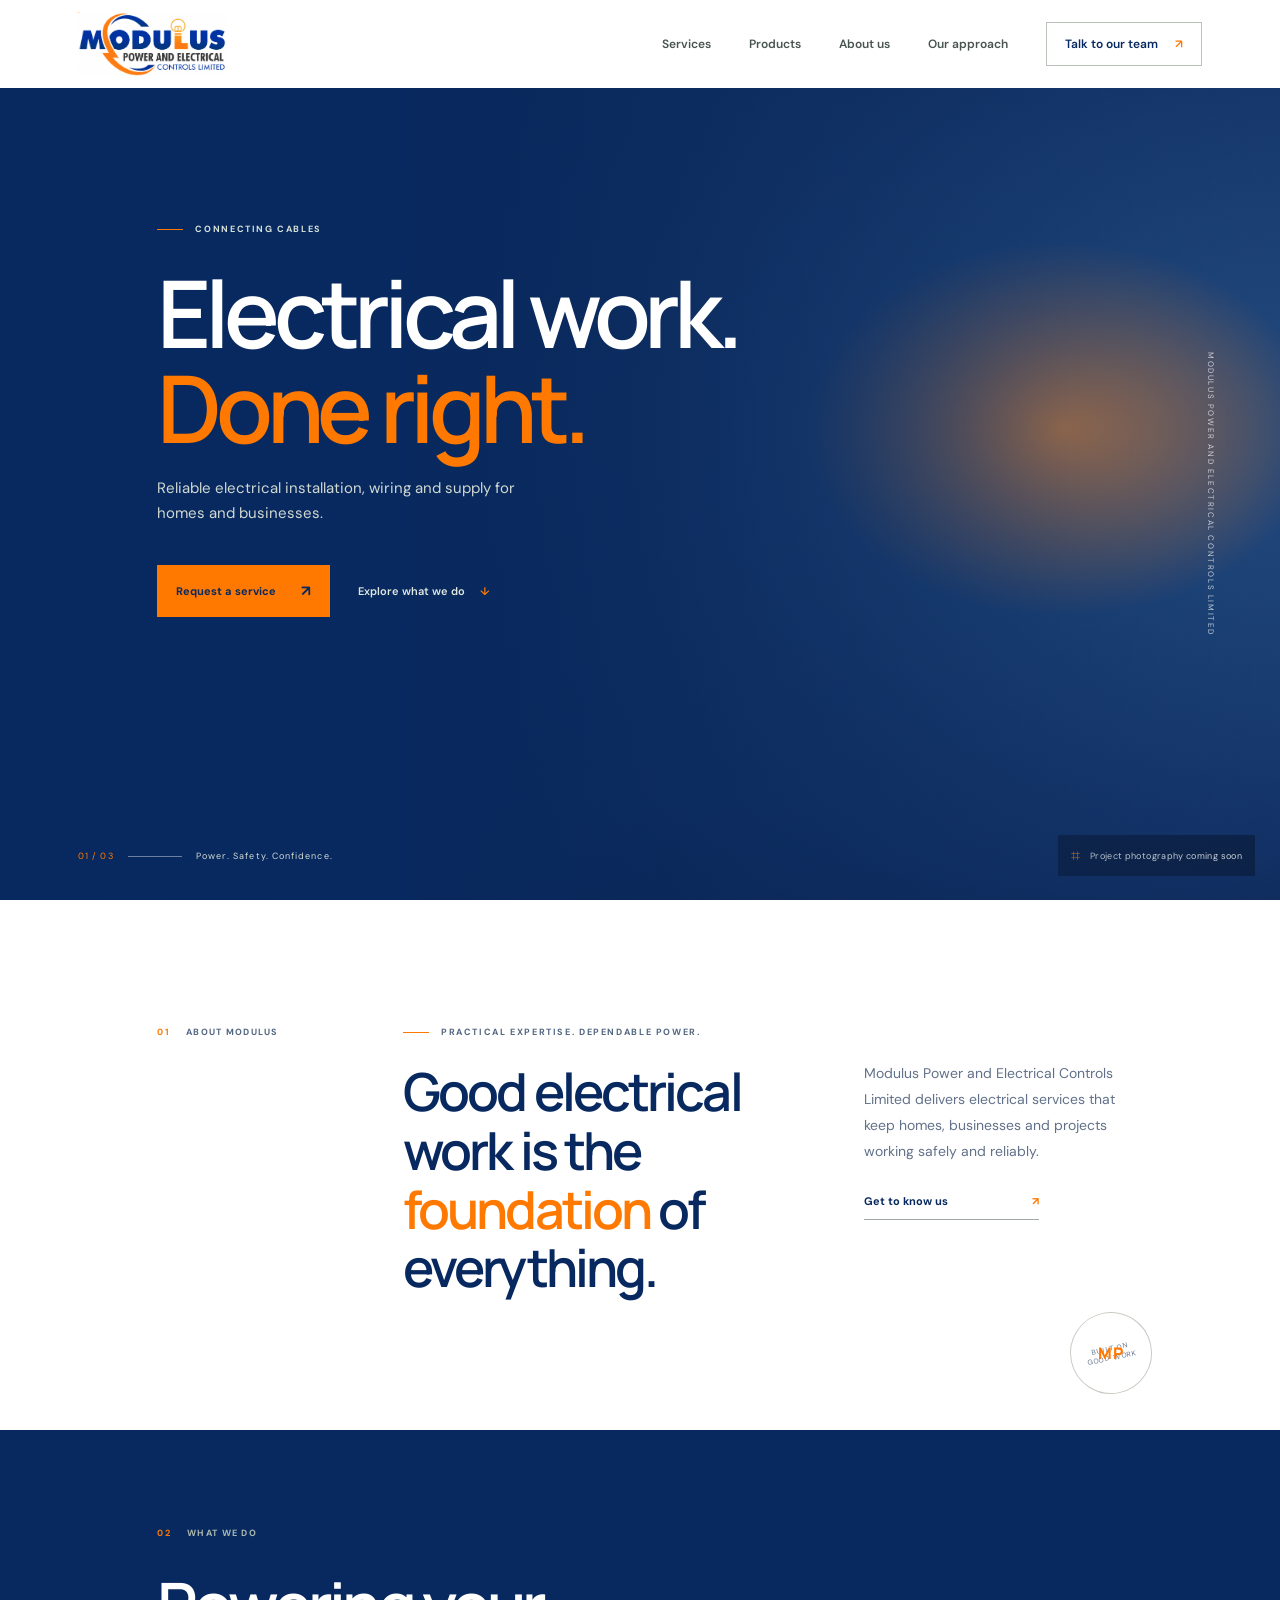
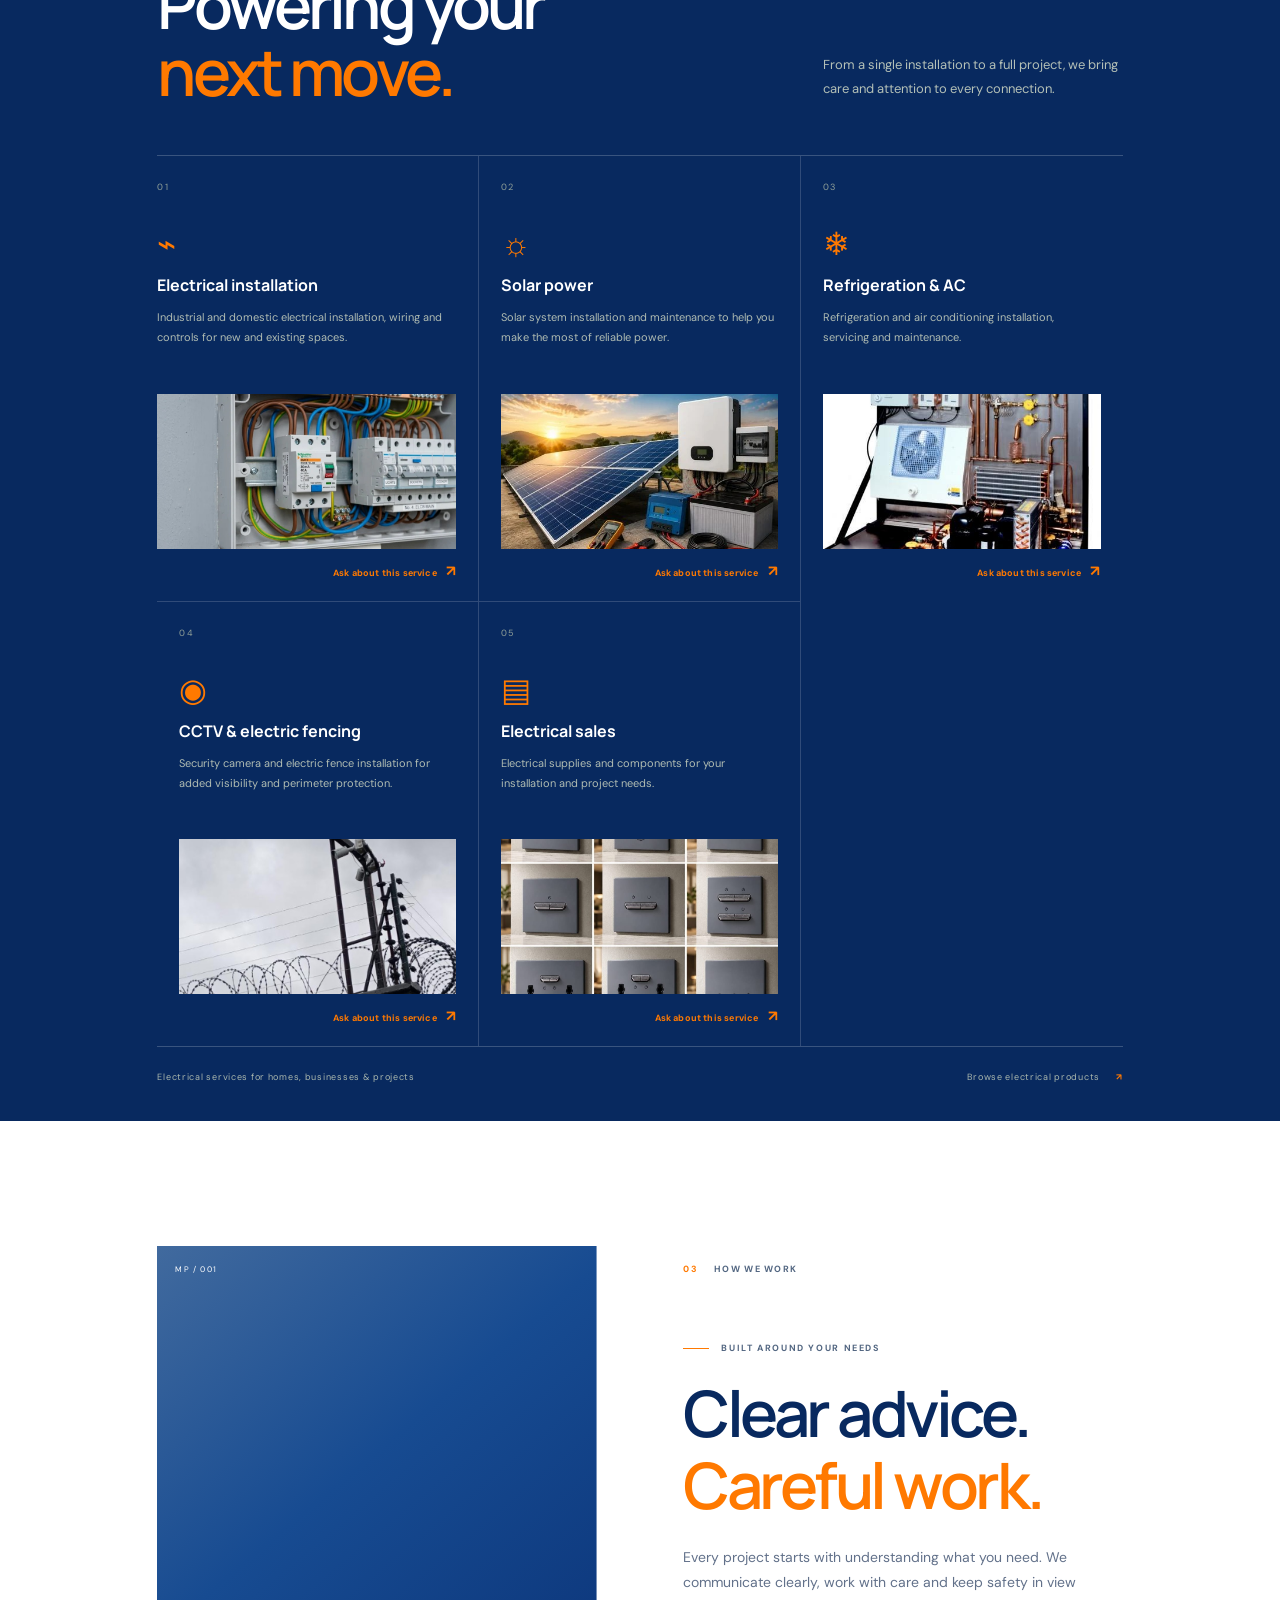
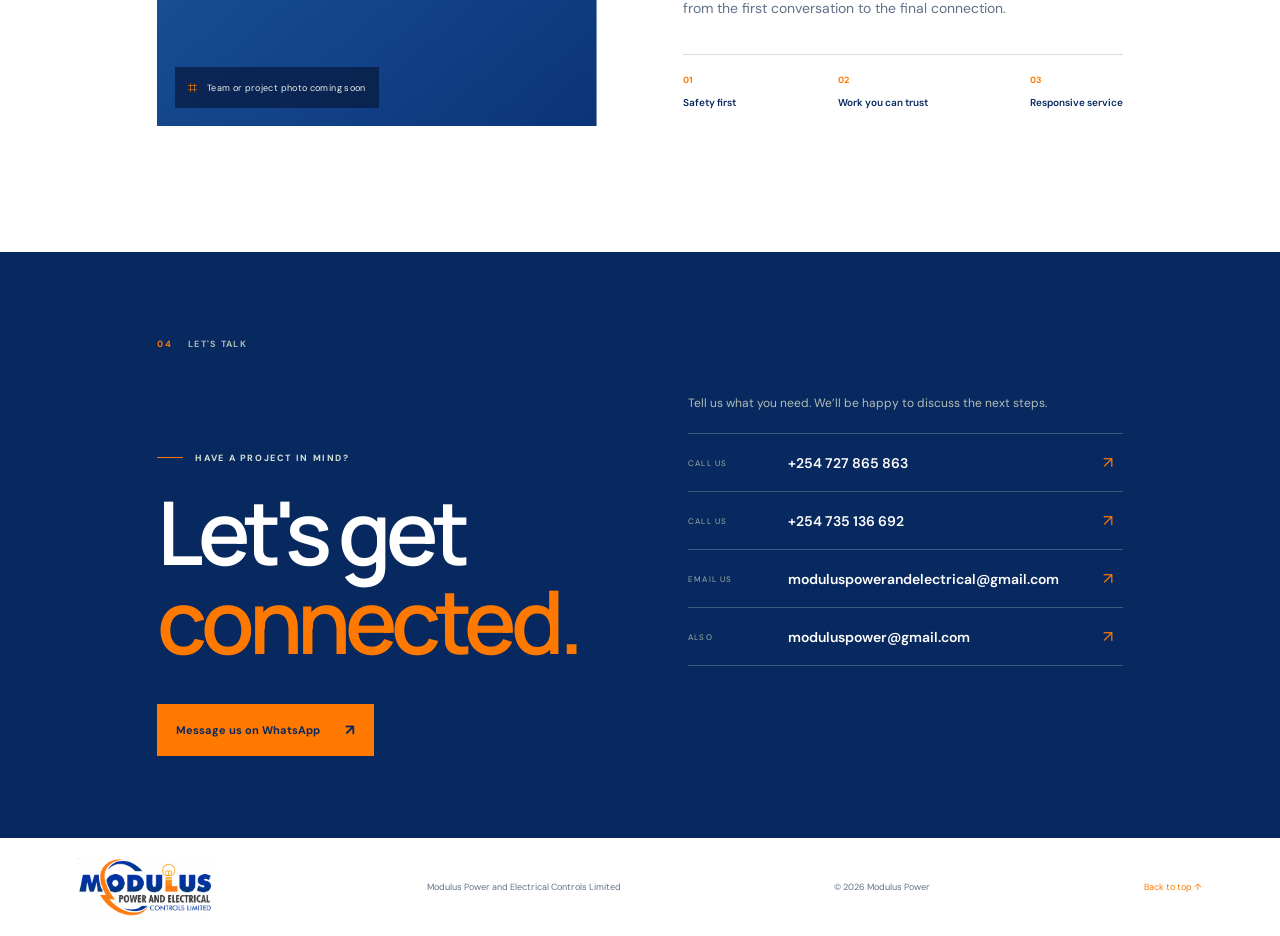
==== commit 3e6fa02e: "Add service images to homepage" ====
--- a/index.html
+++ b/index.html
@@ -51,11 +51,11 @@
     <section class="services section-pad" id="services">
       <div class="services-top"><div><div class="section-label light-label"><span>02</span> WHAT WE DO</div><h2>Powering your<br><em>next move.</em></h2></div><p>From a single installation to a full project, we bring care and attention to every connection.</p></div>
       <div class="service-grid">
-        <article class="service-card"><div class="service-number">01</div><div class="service-symbol">⌁</div><h3>Electrical installation</h3><p>Industrial and domestic electrical installation, wiring and controls for new and existing spaces.</p><a href="#contact" aria-label="Ask about electrical installation">↗</a></article>
-        <article class="service-card"><div class="service-number">02</div><div class="service-symbol">☼</div><h3>Solar power</h3><p>Solar system installation and maintenance to help you make the most of reliable power.</p><a href="#contact" aria-label="Ask about solar installation and maintenance">↗</a></article>
-        <article class="service-card"><div class="service-number">03</div><div class="service-symbol">❄</div><h3>Refrigeration &amp; AC</h3><p>Refrigeration and air conditioning installation, servicing and maintenance.</p><a href="#contact" aria-label="Ask about refrigeration and air conditioning">↗</a></article>
-        <article class="service-card"><div class="service-number">04</div><div class="service-symbol">◉</div><h3>CCTV &amp; electric fencing</h3><p>Security camera and electric fence installation for added visibility and perimeter protection.</p><a href="#contact" aria-label="Ask about CCTV and electric fencing">↗</a></article>
-        <article class="service-card"><div class="service-number">05</div><div class="service-symbol">▤</div><h3>Electrical sales</h3><p>Electrical supplies and components for your installation and project needs.</p><a href="#contact" aria-label="Ask about electrical sales">↗</a></article>
+        <article class="service-card"><div class="service-number">01</div><div class="service-symbol">⌁</div><h3>Electrical installation</h3><p>Industrial and domestic electrical installation, wiring and controls for new and existing spaces.</p><img class="service-photo" src="images/services/electrical-installation.jpg" alt="Wiring and circuit breakers inside an electrical distribution board" loading="lazy"><a href="#contact" aria-label="Ask about electrical installation">Ask about this service <span>↗</span></a></article>
+        <article class="service-card"><div class="service-number">02</div><div class="service-symbol">☼</div><h3>Solar power</h3><p>Solar system installation and maintenance to help you make the most of reliable power.</p><img class="service-photo" src="images/services/solar-installation.jpg" alt="Solar panels connected to an inverter and battery" loading="lazy"><a href="#contact" aria-label="Ask about solar installation and maintenance">Ask about this service <span>↗</span></a></article>
+        <article class="service-card"><div class="service-number">03</div><div class="service-symbol">❄</div><h3>Refrigeration &amp; AC</h3><p>Refrigeration and air conditioning installation, servicing and maintenance.</p><img class="service-photo" src="images/services/refrigeration-air-conditioning.jpg" alt="Refrigeration and air conditioning equipment with gauges and pipework" loading="lazy"><a href="#contact" aria-label="Ask about refrigeration and air conditioning">Ask about this service <span>↗</span></a></article>
+        <article class="service-card"><div class="service-number">04</div><div class="service-symbol">◉</div><h3>CCTV &amp; electric fencing</h3><p>Security camera and electric fence installation for added visibility and perimeter protection.</p><img class="service-photo" src="images/services/cctv-electric-fencing.jpg" alt="Security cameras and electric fencing installed around a perimeter wall" loading="lazy"><a href="#contact" aria-label="Ask about CCTV and electric fencing">Ask about this service <span>↗</span></a></article>
+        <article class="service-card"><div class="service-number">05</div><div class="service-symbol">▤</div><h3>Electrical sales</h3><p>Electrical supplies and components for your installation and project needs.</p><img class="service-photo" src="images/services/electrical-sales.jpg" alt="Electrical switches and components available from Modulus Power" loading="lazy"><a href="#contact" aria-label="Ask about electrical sales">Ask about this service <span>↗</span></a></article>
       </div>
       <div class="services-foot"><span>Electrical services for homes, businesses &amp; projects</span><a href="products.html">Browse electrical products <b>↗</b></a></div>
     </section>
--- a/styles.css
+++ b/styles.css
@@ -4,3 +4,13 @@
 @media(max-width:620px){.site-header{height:72px;padding:0 6%}.brand-name{font-size:12px}.menu-toggle{display:flex;flex-direction:column;gap:5px;padding:10px;background:none;border:0;z-index:2}.menu-toggle span{width:22px;height:1px;background:var(--ink)}.main-nav{display:none;position:absolute;top:72px;left:0;right:0;background:var(--paper);padding:18px 6% 26px;align-items:stretch;gap:0;flex-direction:column;box-shadow:0 12px 16px #08295f15}.main-nav.open{display:flex}.main-nav>a:not(.nav-cta){padding:14px 0;border-bottom:1px solid var(--line)}.nav-cta{margin-top:18px}.hero{height:calc(100svh - 72px);min-height:600px;max-height:760px}.hero-image{left:0;background-position:58% center}.hero-shade{background:linear-gradient(90deg,rgba(8,41,95,.96),rgba(8,41,95,.65) 70%,rgba(8,41,95,.3)),linear-gradient(0deg,rgba(8,41,95,.5),transparent)}.hero-content{padding:116px 7% 0}.hero h1{font-size:62px}.hero-copy{font-size:14px;max-width:300px}.hero-actions{align-items:flex-start;flex-direction:column;gap:19px}.hero-meta{left:7%;bottom:28px}.hero-vertical{right:4%;font-size:7px}.section-pad{padding-left:7%;padding-right:7%}.intro{display:block;padding-top:82px;padding-bottom:103px}.intro-main{margin-top:48px}.intro h2{font-size:42px}.intro-side{padding-top:22px;max-width:390px}.intro-stamp{width:67px;height:67px;right:8%;bottom:22px}.intro-stamp b{font-size:13px}.services{padding-top:73px;padding-bottom:28px}.services-top{display:block;margin-bottom:33px}.services h2{font-size:51px;margin-top:28px}.services-top>p{margin-top:20px}.service-card{min-height:260px;padding:19px 12px 20px 0}.service-card:not(:first-child){padding-left:14px}.service-card h3{font-size:14px}.service-card p{font-size:10px}.service-card>a{right:10px;bottom:16px}.service-symbol{margin:26px 0 15px}.services-foot{font-size:8px;line-height:1.6;gap:20px}.services-foot span:last-child{text-align:right}.approach{display:flex;flex-direction:column-reverse;align-items:stretch;gap:38px;padding-top:78px;padding-bottom:80px}.approach-content .section-label{margin-bottom:48px}.approach h2{font-size:53px}.approach-image{height:350px}.values{flex-wrap:wrap}.values span{font-size:9px}.contact{padding-top:70px;padding-bottom:70px}.contact-layout{display:block;margin:38px 0 29px}.contact h2{font-size:68px;margin-bottom:36px}.contact-item{grid-template-columns:74px 1fr 15px}.contact-item b{font-size:12px}.site-footer{padding:23px 7%;display:grid;grid-template-columns:1fr 1fr;gap:18px}.site-footer>span:nth-child(2){grid-column:1/-1;grid-row:2}.site-footer>span:nth-child(3){grid-column:1;grid-row:3}.site-footer>a:last-child{grid-column:2;grid-row:3;text-align:right}}
 @media(max-width:1050px) and (min-width:761px){.site-header{padding-left:4%;padding-right:4%}.main-nav{gap:18px}.nav-cta{padding:11px 12px}}
 @media(max-width:760px) and (min-width:621px){.site-header{padding-left:4%;padding-right:4%}.brand-logo{height:50px}.main-nav{gap:10px;font-size:10px}.nav-cta{padding:9px 10px}}
+
+/* Service photos */
+.service-card{display:flex;flex-direction:column;min-height:445px;padding-bottom:20px}
+.service-card:nth-child(5){border-right:1px solid rgba(255,255,255,.16)}
+.service-card p{max-width:100%;margin:0 0 16px}
+.service-photo{display:block;width:100%;height:155px;object-fit:cover;background:#fff;margin-top:auto}
+.service-card>a{position:static;align-self:flex-end;margin-top:12px;color:var(--orange);font-size:9px;font-weight:700;letter-spacing:.02em}
+.service-card>a span{font-size:15px;margin-left:7px}
+@media(max-width:900px){.service-card{min-height:430px}}
+@media(max-width:620px){.service-grid{grid-template-columns:1fr}.service-card,.service-card:not(:first-child),.service-card:nth-child(3){padding-left:0;padding-right:0;border-right:0}.service-card:nth-child(n+2){border-top:1px solid rgba(255,255,255,.16)}.service-card{min-height:0;padding-top:20px;padding-bottom:22px}.service-symbol{margin-top:20px}.service-photo{height:190px}.service-card>a{margin-top:12px}}
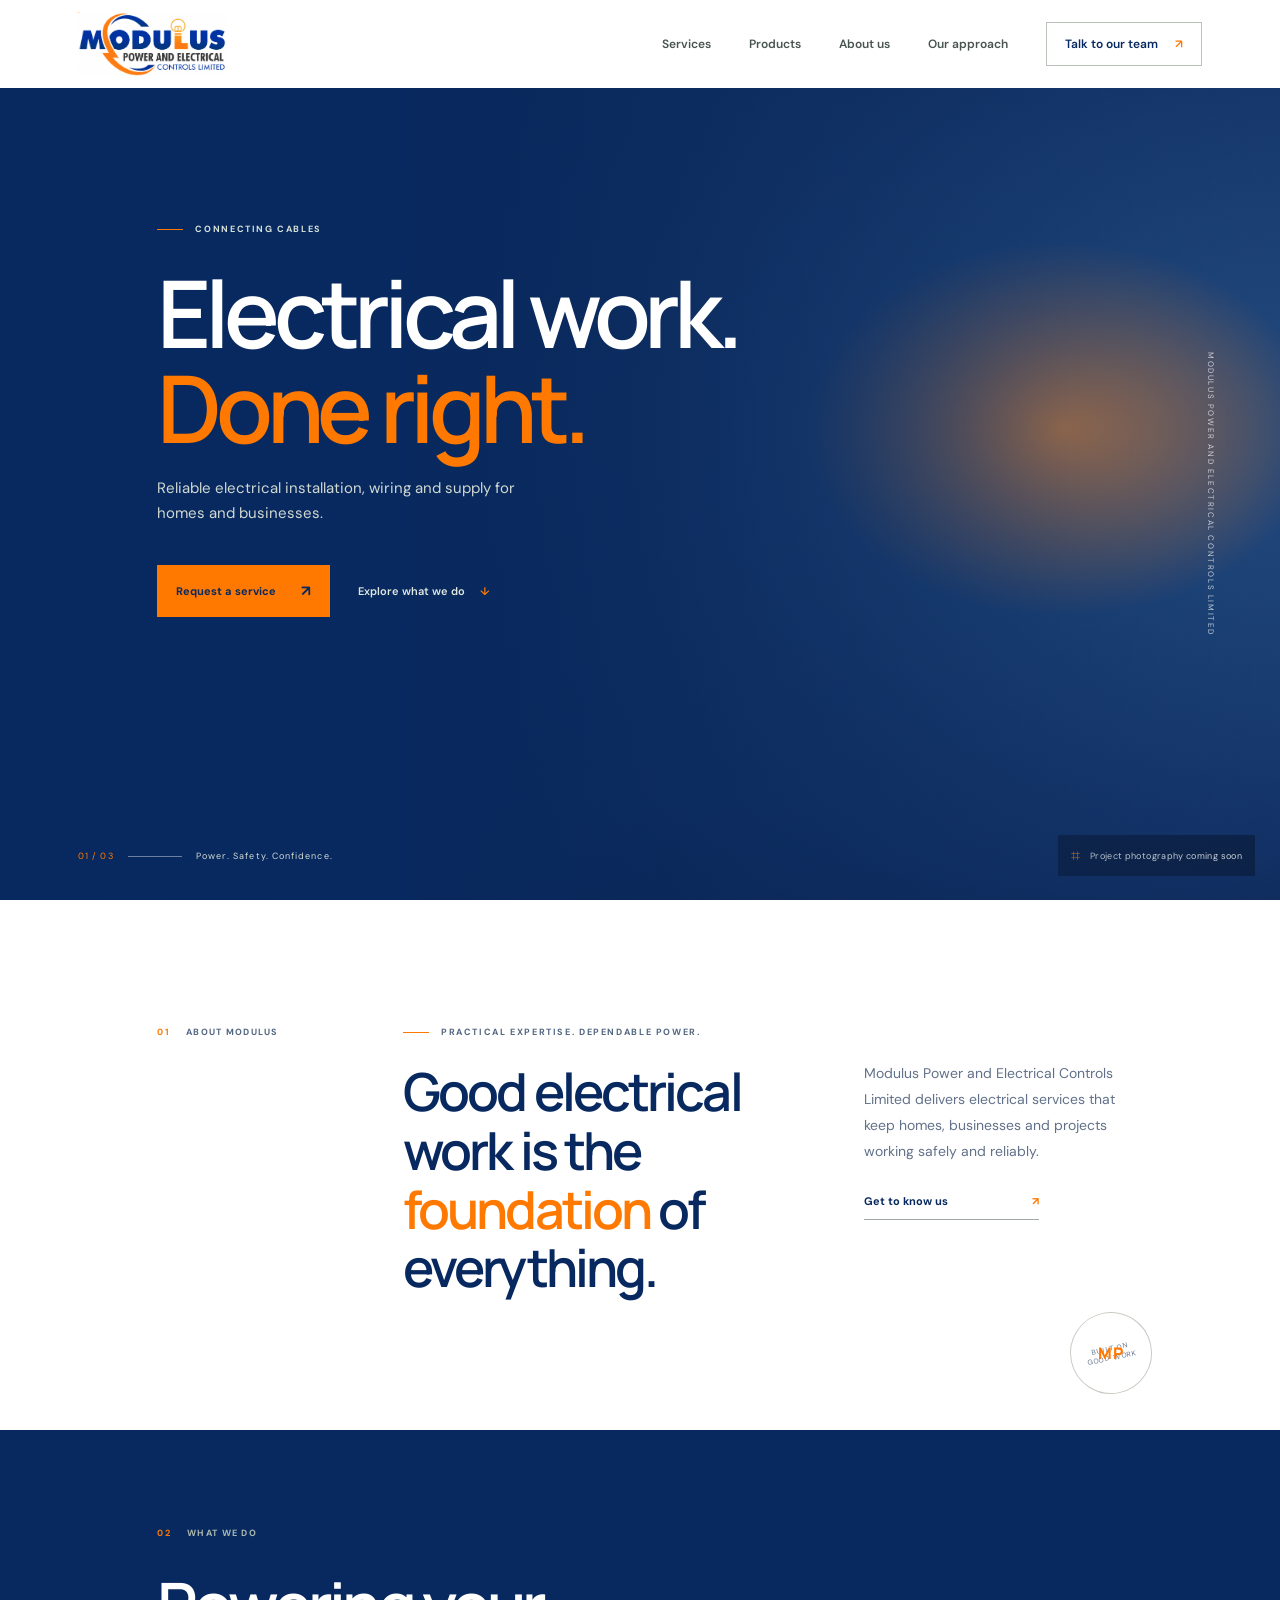
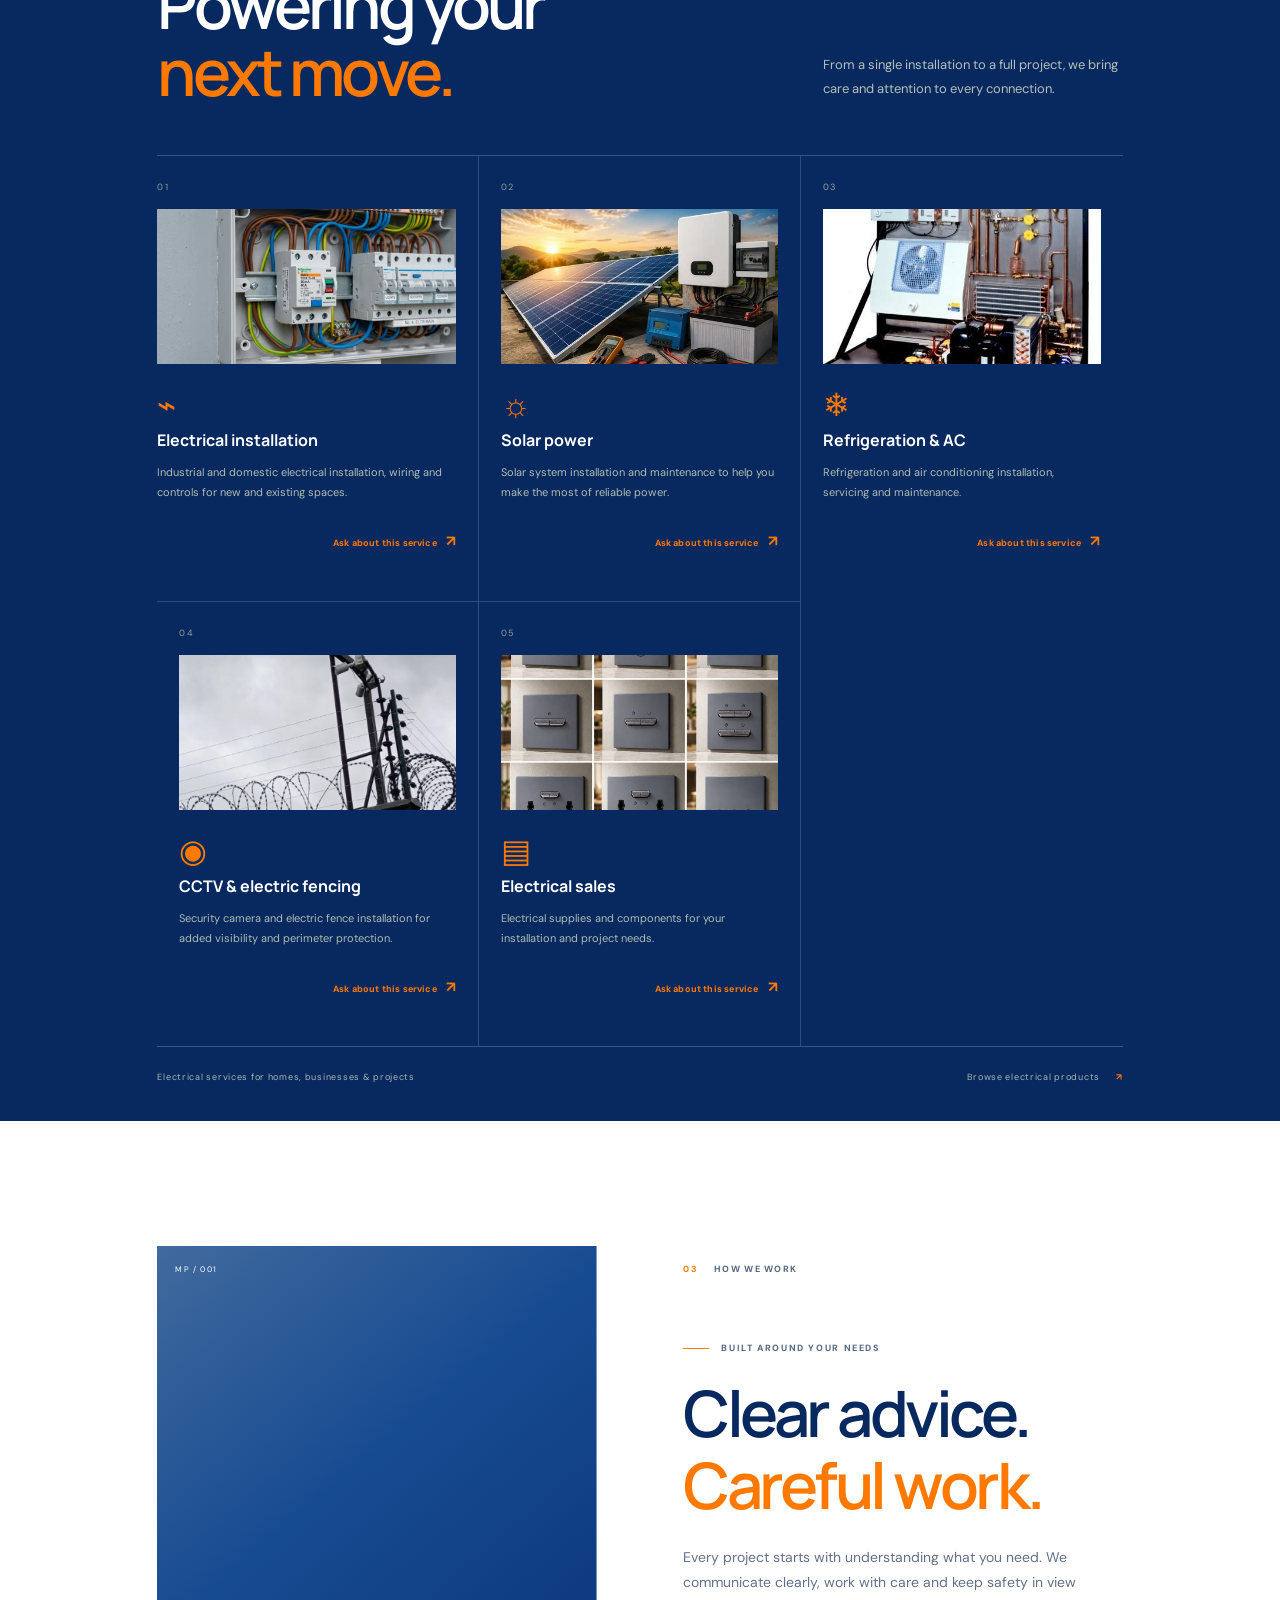
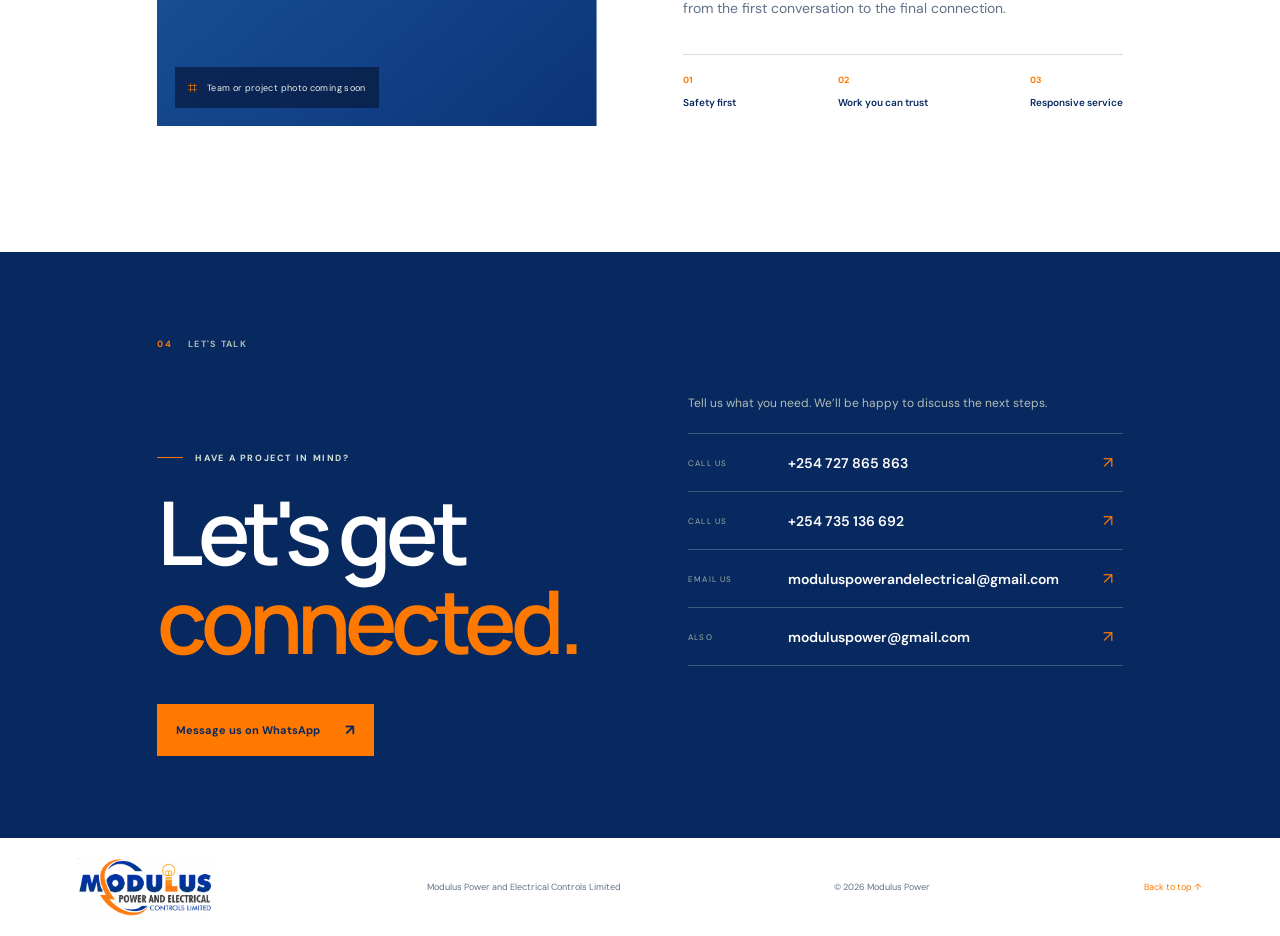
==== commit 33e3c8aa: "Place service photos above descriptions" ====
--- a/index.html
+++ b/index.html
@@ -51,11 +51,11 @@
     <section class="services section-pad" id="services">
       <div class="services-top"><div><div class="section-label light-label"><span>02</span> WHAT WE DO</div><h2>Powering your<br><em>next move.</em></h2></div><p>From a single installation to a full project, we bring care and attention to every connection.</p></div>
       <div class="service-grid">
-        <article class="service-card"><div class="service-number">01</div><div class="service-symbol">⌁</div><h3>Electrical installation</h3><p>Industrial and domestic electrical installation, wiring and controls for new and existing spaces.</p><img class="service-photo" src="images/services/electrical-installation.jpg" alt="Wiring and circuit breakers inside an electrical distribution board" loading="lazy"><a href="#contact" aria-label="Ask about electrical installation">Ask about this service <span>↗</span></a></article>
-        <article class="service-card"><div class="service-number">02</div><div class="service-symbol">☼</div><h3>Solar power</h3><p>Solar system installation and maintenance to help you make the most of reliable power.</p><img class="service-photo" src="images/services/solar-installation.jpg" alt="Solar panels connected to an inverter and battery" loading="lazy"><a href="#contact" aria-label="Ask about solar installation and maintenance">Ask about this service <span>↗</span></a></article>
-        <article class="service-card"><div class="service-number">03</div><div class="service-symbol">❄</div><h3>Refrigeration &amp; AC</h3><p>Refrigeration and air conditioning installation, servicing and maintenance.</p><img class="service-photo" src="images/services/refrigeration-air-conditioning.jpg" alt="Refrigeration and air conditioning equipment with gauges and pipework" loading="lazy"><a href="#contact" aria-label="Ask about refrigeration and air conditioning">Ask about this service <span>↗</span></a></article>
-        <article class="service-card"><div class="service-number">04</div><div class="service-symbol">◉</div><h3>CCTV &amp; electric fencing</h3><p>Security camera and electric fence installation for added visibility and perimeter protection.</p><img class="service-photo" src="images/services/cctv-electric-fencing.jpg" alt="Security cameras and electric fencing installed around a perimeter wall" loading="lazy"><a href="#contact" aria-label="Ask about CCTV and electric fencing">Ask about this service <span>↗</span></a></article>
-        <article class="service-card"><div class="service-number">05</div><div class="service-symbol">▤</div><h3>Electrical sales</h3><p>Electrical supplies and components for your installation and project needs.</p><img class="service-photo" src="images/services/electrical-sales.jpg" alt="Electrical switches and components available from Modulus Power" loading="lazy"><a href="#contact" aria-label="Ask about electrical sales">Ask about this service <span>↗</span></a></article>
+        <article class="service-card"><div class="service-number">01</div><img class="service-photo" src="images/services/electrical-installation.jpg" alt="Wiring and circuit breakers inside an electrical distribution board" loading="lazy"><div class="service-symbol">⌁</div><h3>Electrical installation</h3><p>Industrial and domestic electrical installation, wiring and controls for new and existing spaces.</p><a href="#contact" aria-label="Ask about electrical installation">Ask about this service <span>↗</span></a></article>
+        <article class="service-card"><div class="service-number">02</div><img class="service-photo" src="images/services/solar-installation.jpg" alt="Solar panels connected to an inverter and battery" loading="lazy"><div class="service-symbol">☼</div><h3>Solar power</h3><p>Solar system installation and maintenance to help you make the most of reliable power.</p><a href="#contact" aria-label="Ask about solar installation and maintenance">Ask about this service <span>↗</span></a></article>
+        <article class="service-card"><div class="service-number">03</div><img class="service-photo" src="images/services/refrigeration-air-conditioning.jpg" alt="Refrigeration and air conditioning equipment with gauges and pipework" loading="lazy"><div class="service-symbol">❄</div><h3>Refrigeration &amp; AC</h3><p>Refrigeration and air conditioning installation, servicing and maintenance.</p><a href="#contact" aria-label="Ask about refrigeration and air conditioning">Ask about this service <span>↗</span></a></article>
+        <article class="service-card"><div class="service-number">04</div><img class="service-photo" src="images/services/cctv-electric-fencing.jpg" alt="Security cameras and electric fencing installed around a perimeter wall" loading="lazy"><div class="service-symbol">◉</div><h3>CCTV &amp; electric fencing</h3><p>Security camera and electric fence installation for added visibility and perimeter protection.</p><a href="#contact" aria-label="Ask about CCTV and electric fencing">Ask about this service <span>↗</span></a></article>
+        <article class="service-card"><div class="service-number">05</div><img class="service-photo" src="images/services/electrical-sales.jpg" alt="Electrical switches and components available from Modulus Power" loading="lazy"><div class="service-symbol">▤</div><h3>Electrical sales</h3><p>Electrical supplies and components for your installation and project needs.</p><a href="#contact" aria-label="Ask about electrical sales">Ask about this service <span>↗</span></a></article>
       </div>
       <div class="services-foot"><span>Electrical services for homes, businesses &amp; projects</span><a href="products.html">Browse electrical products <b>↗</b></a></div>
     </section>
--- a/styles.css
+++ b/styles.css
@@ -9,7 +9,8 @@
 .service-card{display:flex;flex-direction:column;min-height:445px;padding-bottom:20px}
 .service-card:nth-child(5){border-right:1px solid rgba(255,255,255,.16)}
 .service-card p{max-width:100%;margin:0 0 16px}
-.service-photo{display:block;width:100%;height:155px;object-fit:cover;background:#fff;margin-top:auto}
+.service-photo{display:block;width:100%;height:155px;object-fit:cover;background:#fff;margin:16px 0 0;flex:none}
+.service-symbol{margin:18px 0 12px}
 .service-card>a{position:static;align-self:flex-end;margin-top:12px;color:var(--orange);font-size:9px;font-weight:700;letter-spacing:.02em}
 .service-card>a span{font-size:15px;margin-left:7px}
 @media(max-width:900px){.service-card{min-height:430px}}
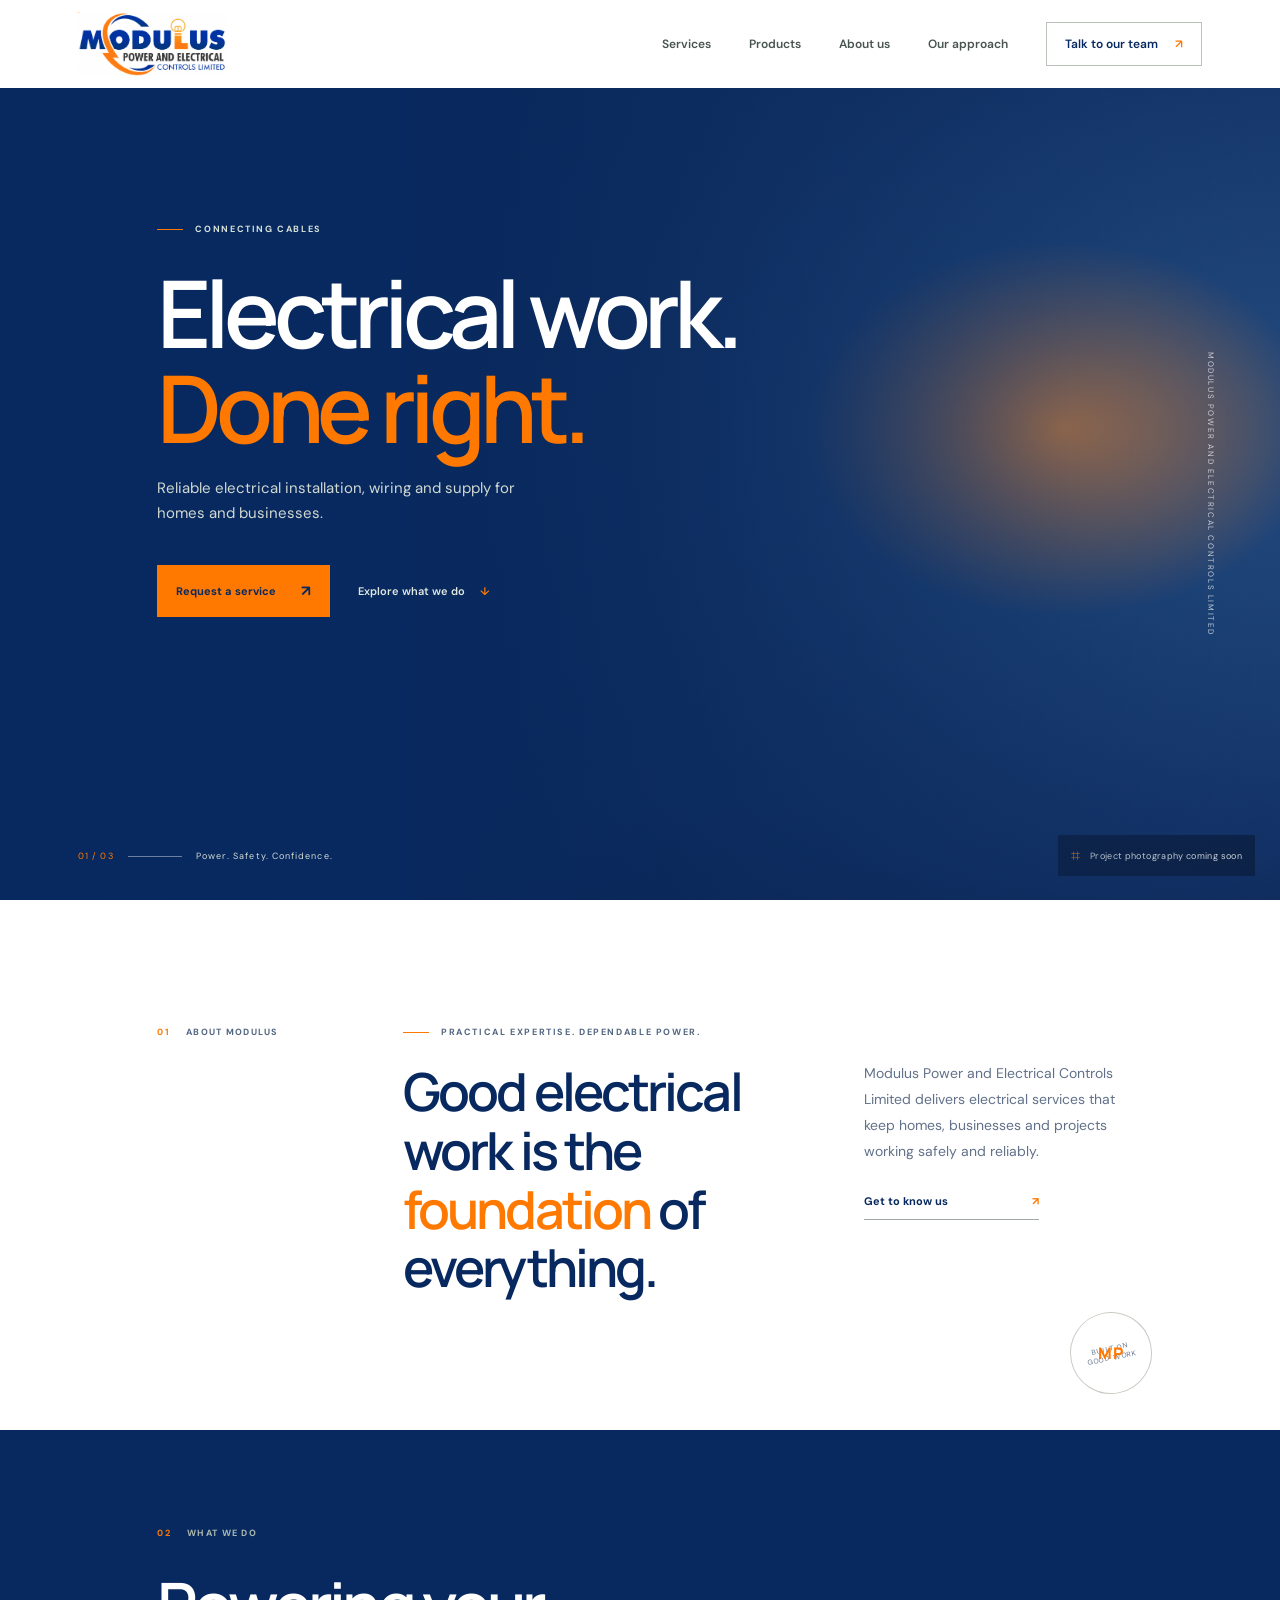
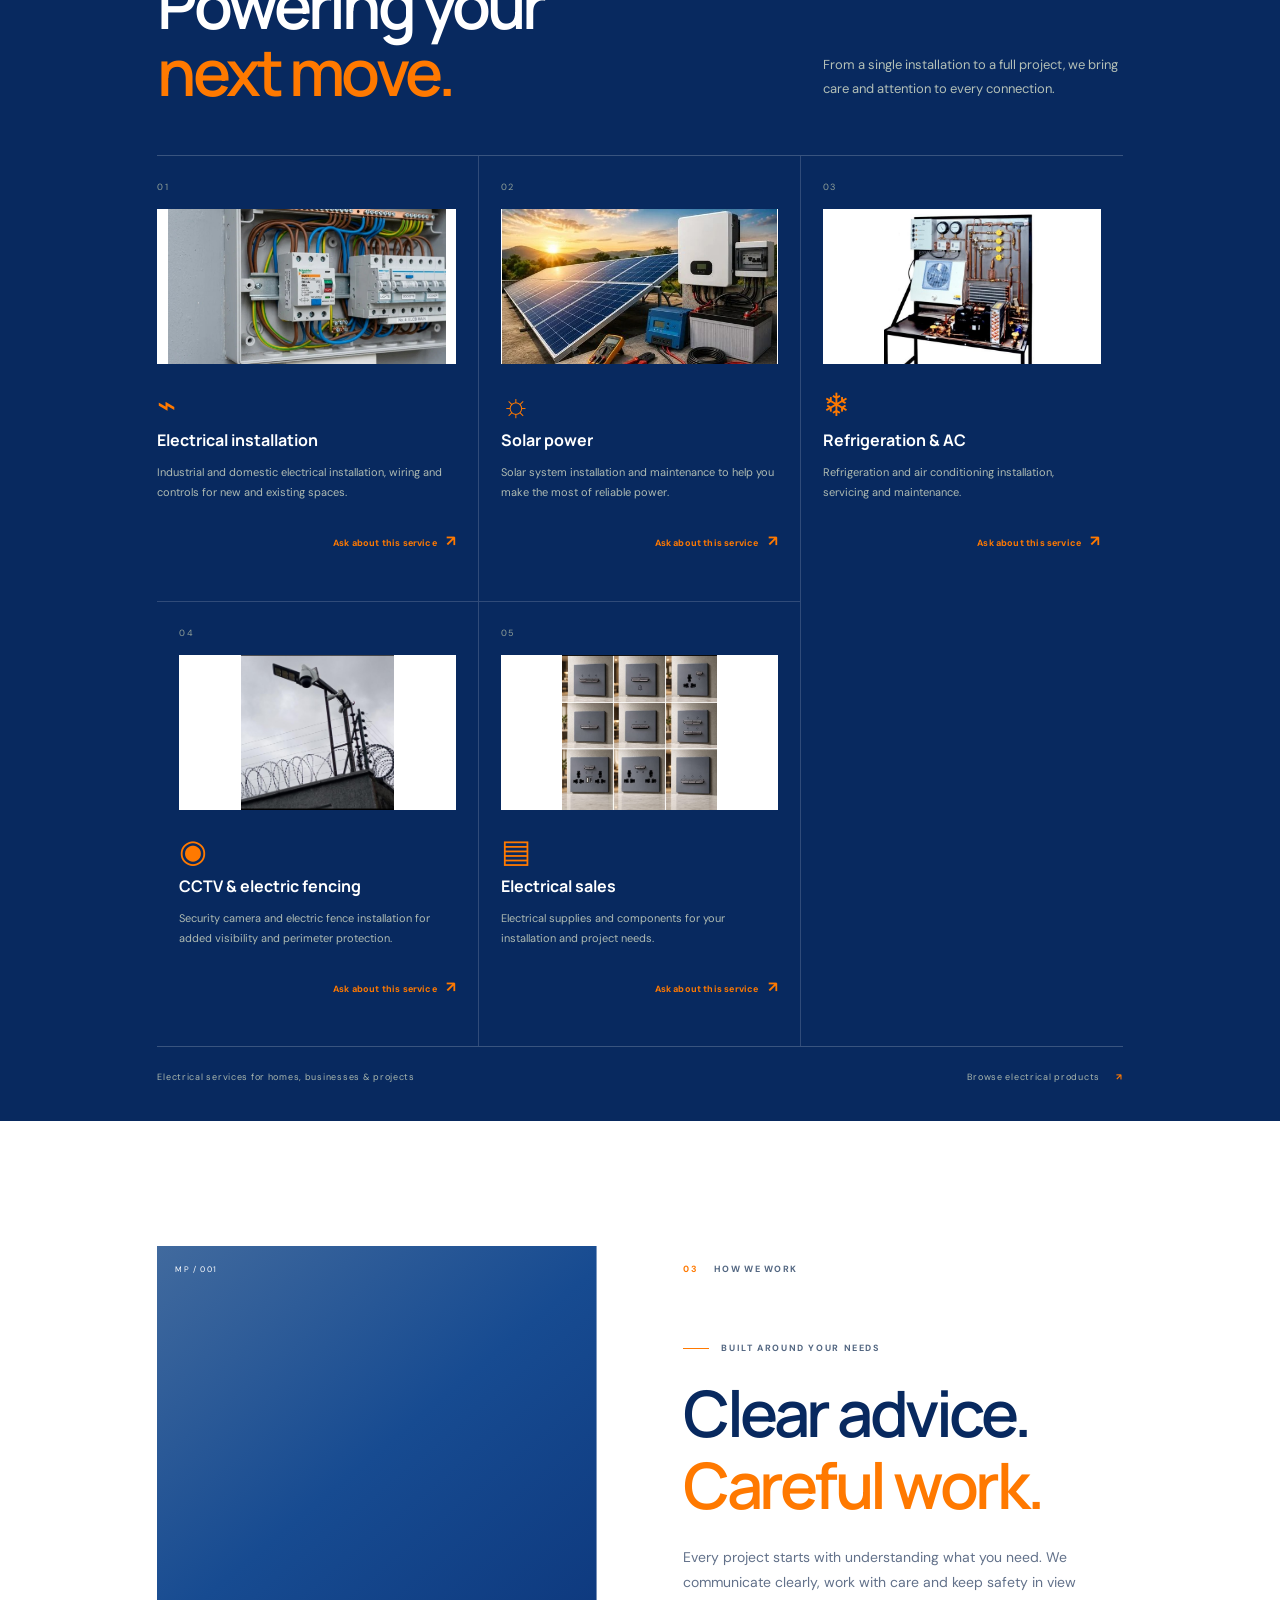
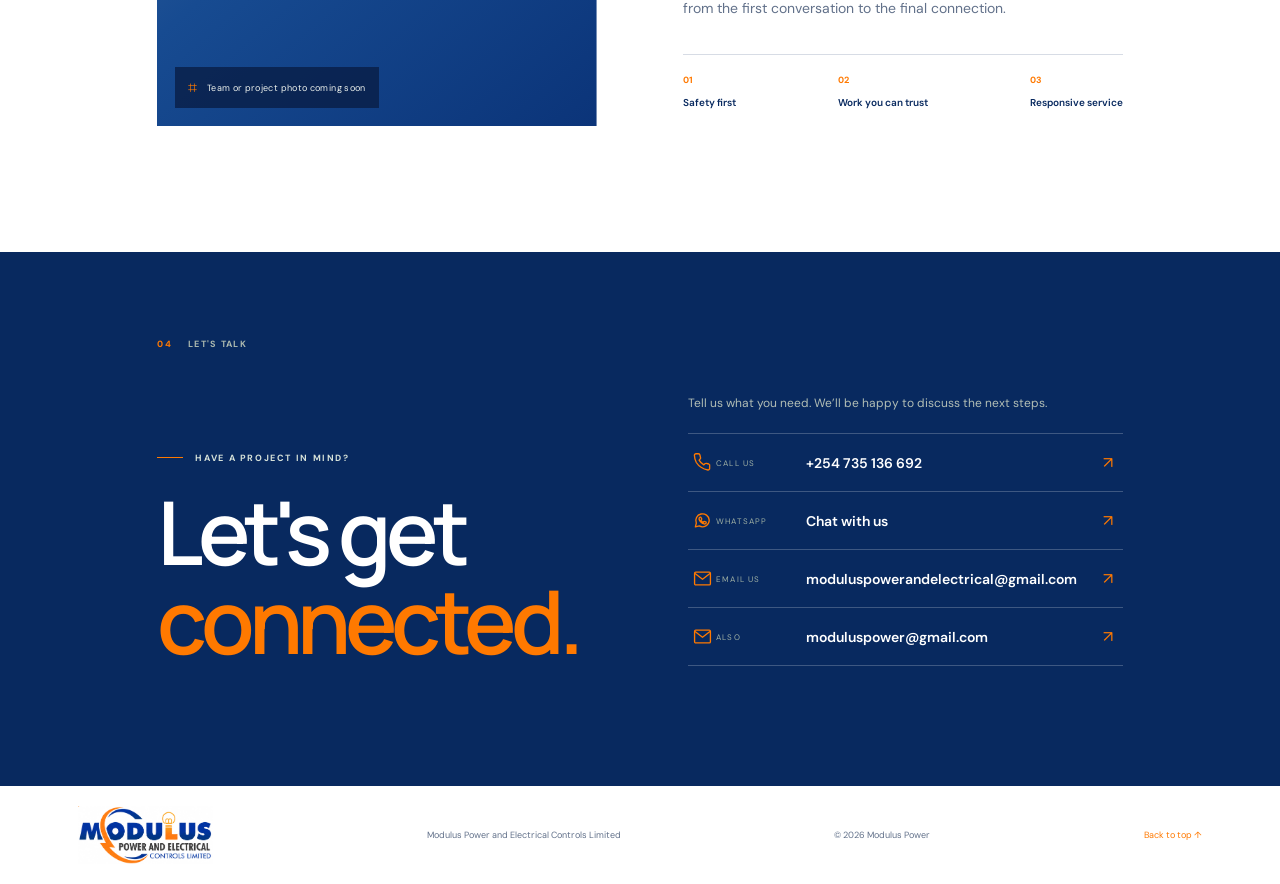
==== commit 9399be07: "Update contact options and icons" ====
--- a/index.html
+++ b/index.html
@@ -68,8 +68,12 @@
     </section>
 
     <section class="contact section-pad" id="contact"><div class="section-label light-label"><span>04</span> LET'S TALK</div>
-      <div class="contact-layout"><div><p class="eyebrow"><span class="eyebrow-line"></span> HAVE A PROJECT IN MIND?</p><h2>Let's get<br><em>connected.</em></h2></div><div class="contact-details"><p>Tell us what you need. We’ll be happy to discuss the next steps.</p><a href="tel:+254727865863" class="contact-item"><span>CALL US</span><b>+254 727 865 863</b><i>↗</i></a><a href="tel:+254735136692" class="contact-item"><span>CALL US</span><b>+254 735 136 692</b><i>↗</i></a><a href="mailto:moduluspowerandelectrical@gmail.com" class="contact-item"><span>EMAIL US</span><b>moduluspowerandelectrical@gmail.com</b><i>↗</i></a><a href="mailto:moduluspower@gmail.com" class="contact-item"><span>ALSO</span><b>moduluspower@gmail.com</b><i>↗</i></a></div></div>
-      <a class="button button-lime" href="https://wa.me/254735136692" target="_blank" rel="noreferrer">Message us on WhatsApp <span>↗</span></a>
+      <div class="contact-layout"><div><p class="eyebrow"><span class="eyebrow-line"></span> HAVE A PROJECT IN MIND?</p><h2>Let's get<br><em>connected.</em></h2></div><div class="contact-details"><p>Tell us what you need. We’ll be happy to discuss the next steps.</p>
+        <a href="tel:+254735136692" class="contact-item"><span class="contact-icon" aria-hidden="true"><svg viewBox="0 0 24 24"><path d="M21 16.5v3a2 2 0 0 1-2.2 2A19.8 19.8 0 0 1 10.2 18a19.5 19.5 0 0 1-6-6A19.8 19.8 0 0 1 1.8 3.2 2 2 0 0 1 3.8 1h3a2 2 0 0 1 2 1.7c.1 1 .4 2 .7 2.9a2 2 0 0 1-.5 2.1L7.7 9a16 16 0 0 0 6 6l1.3-1.3a2 2 0 0 1 2.1-.5c.9.3 1.9.6 2.9.7a2 2 0 0 1 1 2.6Z"/></svg></span><span class="contact-type">CALL US</span><b>+254 735 136 692</b><i>↗</i></a>
+        <a href="https://wa.me/254735136692" class="contact-item" target="_blank" rel="noopener noreferrer"><span class="contact-icon" aria-hidden="true"><svg viewBox="0 0 24 24"><path d="M20.5 11.5a8.5 8.5 0 0 1-12.6 7.4L3 20l1.2-4.6a8.5 8.5 0 1 1 16.3-3.9Z"/><path d="M8.5 8.2c.2-.4.4-.4.7-.4h.5c.2 0 .4.1.5.4l.8 1.8c.1.2 0 .4-.1.6l-.6.7c-.2.2-.2.4-.1.6.6 1 1.4 1.8 2.4 2.3.2.1.4.1.6-.1l.8-.9c.2-.2.4-.2.6-.1l1.7.8c.3.1.4.3.4.5 0 .3-.2 1.1-.7 1.5-.5.4-1.1.6-1.8.4-1.1-.3-2.5-.9-4-2.2-1.2-1.1-2.1-2.4-2.4-3.4-.3-.9-.1-1.7.3-2.5Z"/></svg></span><span class="contact-type">WHATSAPP</span><b>Chat with us</b><i>↗</i></a>
+        <a href="mailto:moduluspowerandelectrical@gmail.com" class="contact-item"><span class="contact-icon" aria-hidden="true"><svg viewBox="0 0 24 24"><rect x="2" y="4" width="20" height="16" rx="1.5"/><path d="m3 6 9 7 9-7"/></svg></span><span class="contact-type">EMAIL US</span><b>moduluspowerandelectrical@gmail.com</b><i>↗</i></a>
+        <a href="mailto:moduluspower@gmail.com" class="contact-item"><span class="contact-icon" aria-hidden="true"><svg viewBox="0 0 24 24"><rect x="2" y="4" width="20" height="16" rx="1.5"/><path d="m3 6 9 7 9-7"/></svg></span><span class="contact-type">ALSO</span><b>moduluspower@gmail.com</b><i>↗</i></a>
+      </div></div>
     </section>
   </main>
   <footer class="site-footer"><a class="brand footer-brand" href="#home"><img class="brand-logo" src="logo.png" alt="Modulus Power and Electrical Controls Limited"></a><span>Modulus Power and Electrical Controls Limited</span><span>© <span id="year"></span> Modulus Power</span><a href="#home">Back to top ↑</a></footer>
--- a/styles.css
+++ b/styles.css
@@ -9,9 +9,16 @@
 .service-card{display:flex;flex-direction:column;min-height:445px;padding-bottom:20px}
 .service-card:nth-child(5){border-right:1px solid rgba(255,255,255,.16)}
 .service-card p{max-width:100%;margin:0 0 16px}
-.service-photo{display:block;width:100%;height:155px;object-fit:cover;background:#fff;margin:16px 0 0;flex:none}
+.service-photo{display:block;width:100%;height:155px;object-fit:contain;background:#fff;margin:16px 0 0;flex:none}
 .service-symbol{margin:18px 0 12px}
 .service-card>a{position:static;align-self:flex-end;margin-top:12px;color:var(--orange);font-size:9px;font-weight:700;letter-spacing:.02em}
 .service-card>a span{font-size:15px;margin-left:7px}
 @media(max-width:900px){.service-card{min-height:430px}}
 @media(max-width:620px){.service-grid{grid-template-columns:1fr}.service-card,.service-card:not(:first-child),.service-card:nth-child(3){padding-left:0;padding-right:0;border-right:0}.service-card:nth-child(n+2){border-top:1px solid rgba(255,255,255,.16)}.service-card{min-height:0;padding-top:20px;padding-bottom:22px}.service-symbol{margin-top:20px}.service-photo{height:190px}.service-card>a{margin-top:12px}}
+
+.contact-item{grid-template-columns:28px 90px minmax(0,1fr) 20px}
+.contact-item .contact-icon{display:grid;place-items:center;color:var(--orange)}
+.contact-item .contact-icon svg{display:block;width:19px;height:19px;fill:none;stroke:currentColor;stroke-width:1.7;stroke-linecap:round;stroke-linejoin:round}
+.contact-item .contact-type{font-size:8px;letter-spacing:.14em;color:#9eafa3}
+.contact-item b{overflow-wrap:anywhere}
+@media(max-width:620px){.contact-item{grid-template-columns:24px 66px minmax(0,1fr) 15px;gap:5px}.contact-item .contact-icon svg{width:17px;height:17px}.contact-item b{font-size:11px}}
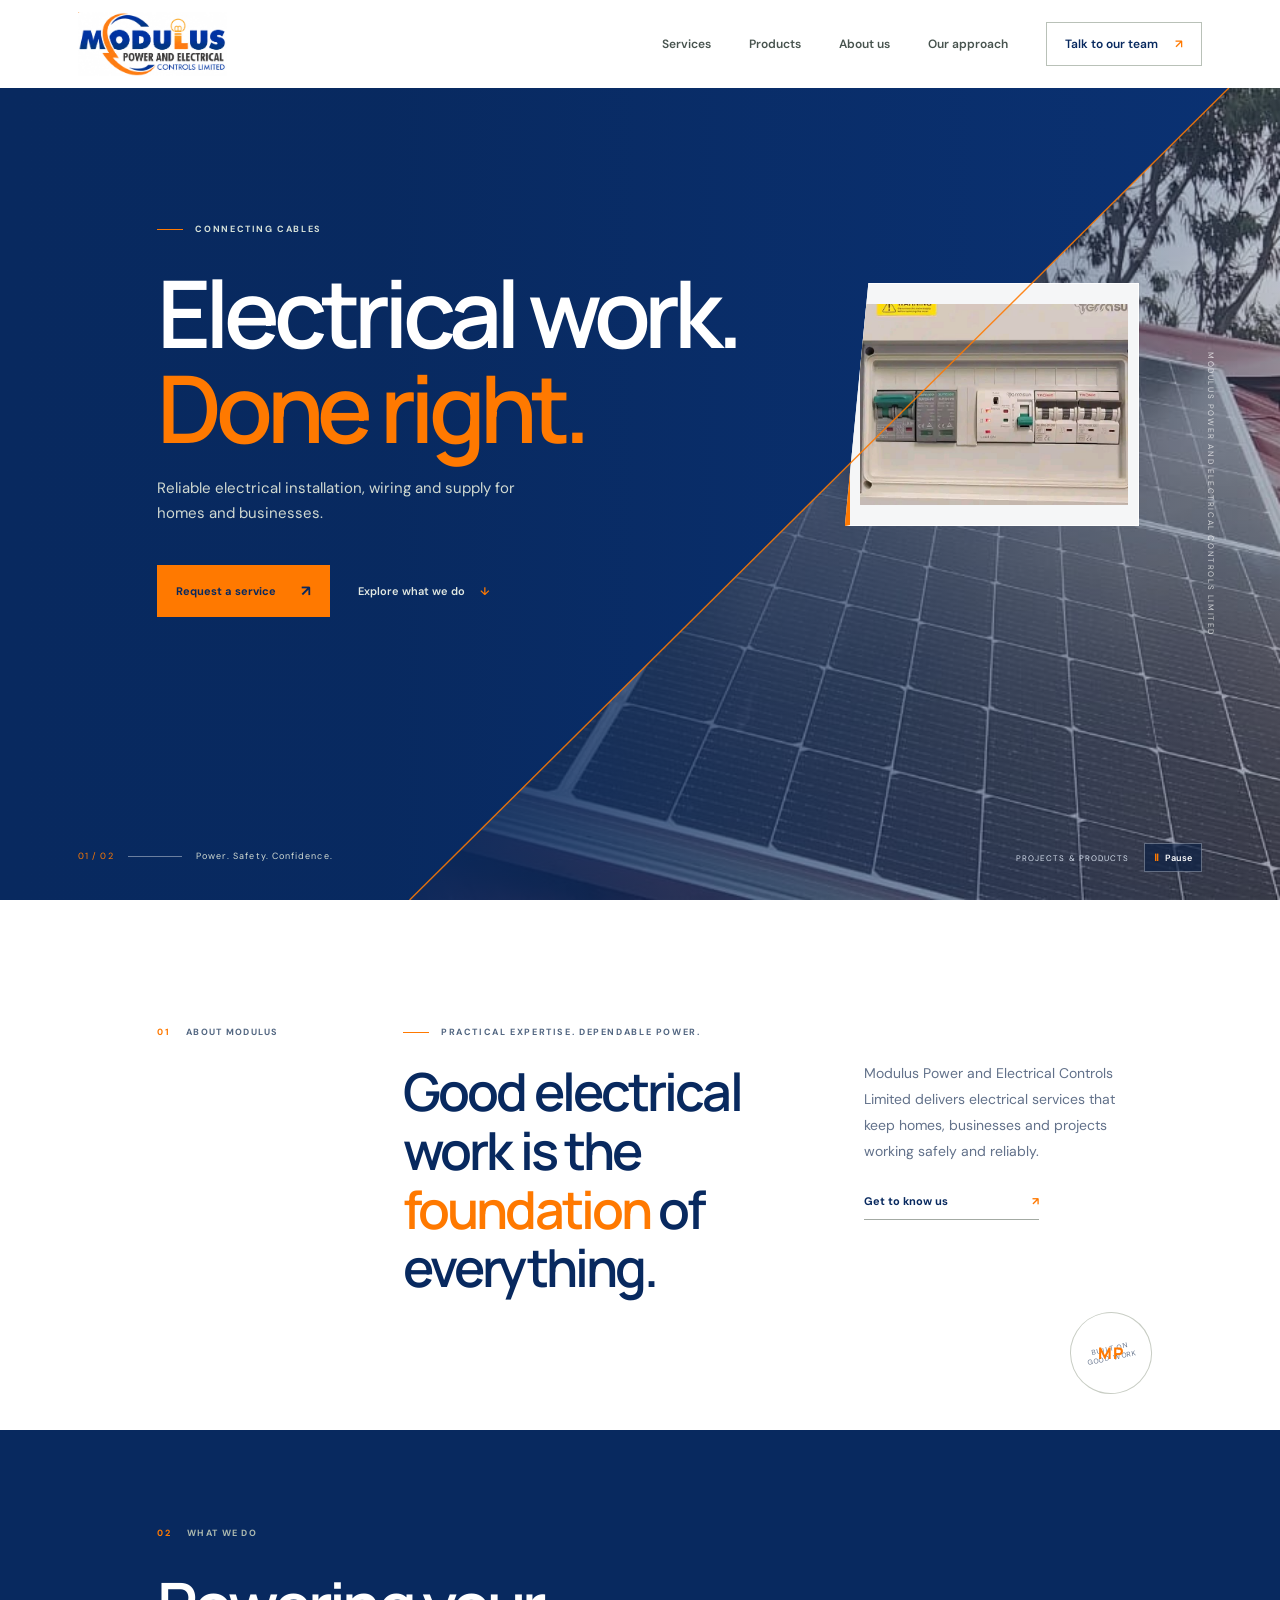
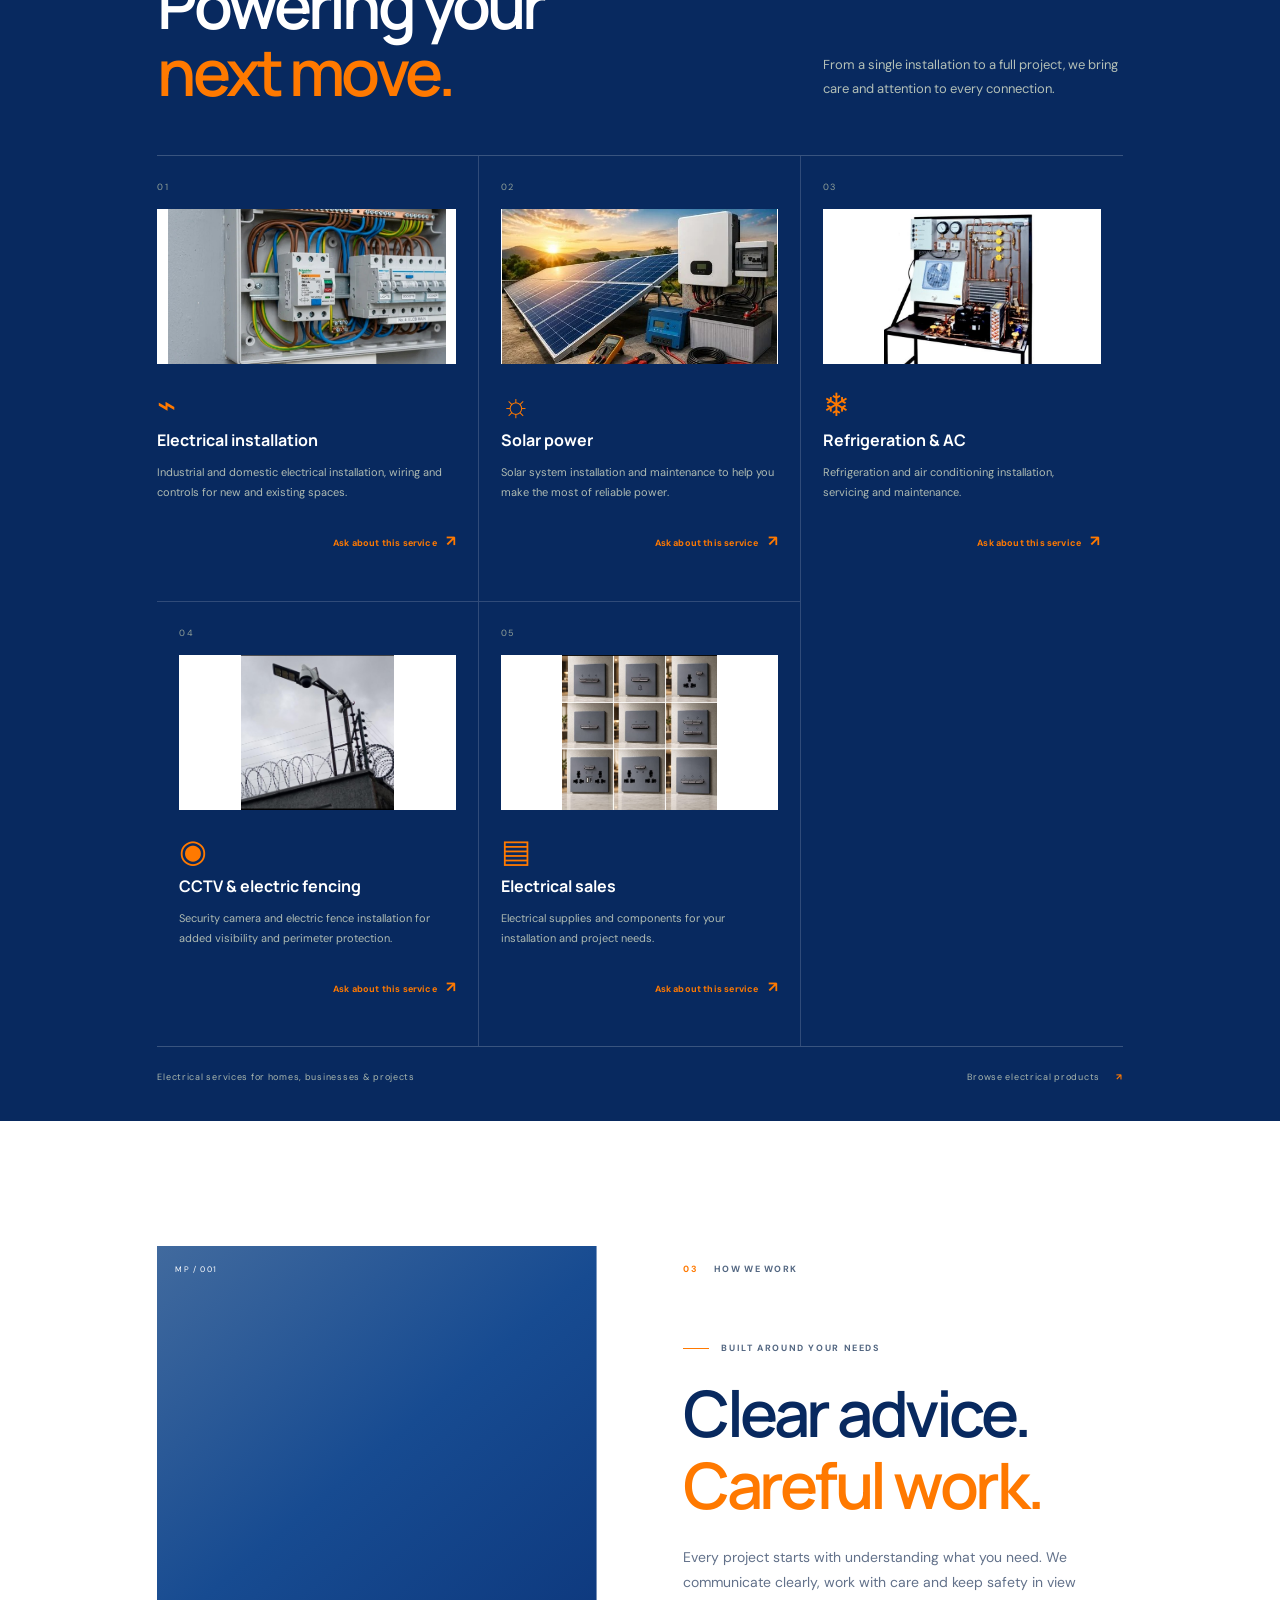
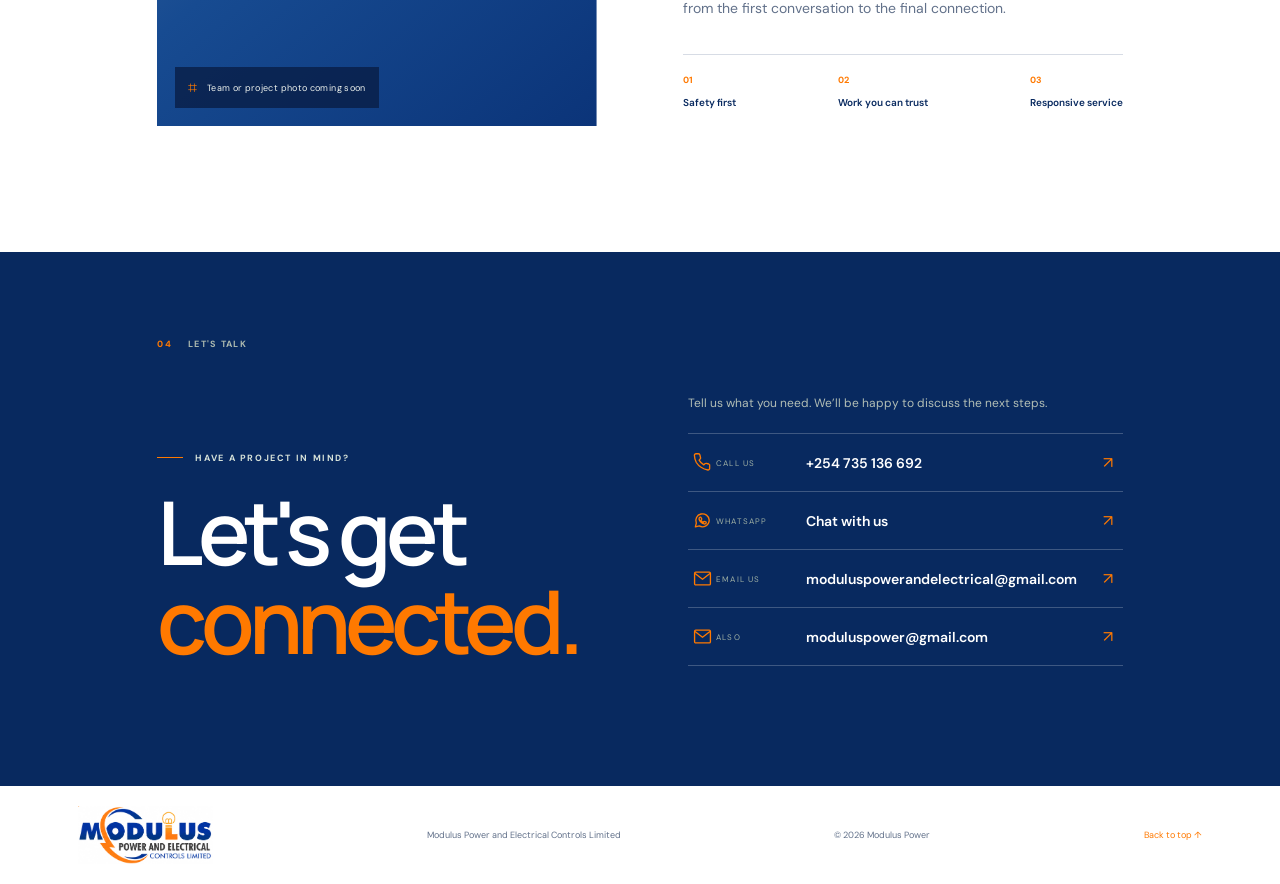
==== commit 20a6d6d5: "Add diagonal animated hero photography" ====
--- a/index.html
+++ b/index.html
@@ -25,9 +25,17 @@
 
   <main>
     <section class="hero" id="home">
-      <div class="hero-image image-placeholder" role="img" aria-label="Electrical installation project photo to be added">
-        <div class="placeholder-note"><span class="camera-icon">⌗</span> Project photography coming soon</div>
+      <div class="hero-visual" aria-hidden="true">
+        <div class="hero-visual-field">
+          <img class="hero-service-image is-active" data-hero-set="service" src="images/hero/solar-roof.jpg" alt="">
+          <img class="hero-service-image hero-service-image--pole" data-hero-set="service" src="images/hero/field-technician.jpg" alt="">
+        </div>
       </div>
+      <div class="hero-product-panel" aria-hidden="true">
+        <img class="hero-product-image is-active" data-hero-set="product" src="images/hero/distribution-board.jpg" alt="">
+        <img class="hero-product-image" data-hero-set="product" src="images/hero/industrial-outlet.jpg" alt="">
+      </div>
+      <svg class="hero-diagonal" viewBox="0 0 100 100" preserveAspectRatio="none" aria-hidden="true"><path d="M32 100 L96 0"></path></svg>
       <div class="hero-shade"></div>
       <div class="hero-content">
         <p class="eyebrow"><span class="eyebrow-line"></span> CONNECTING CABLES</p>
@@ -35,8 +43,9 @@
         <p class="hero-copy">Reliable electrical installation, wiring and supply for homes and businesses.</p>
         <div class="hero-actions"><a class="button button-lime" href="#contact">Request a service <span>↗</span></a><a class="text-link" href="#services">Explore what we do <span>↓</span></a></div>
       </div>
-      <div class="hero-meta"><span>01 / 03</span><span class="meta-rule"></span><span>Power. Safety. Confidence.</span></div>
+      <div class="hero-meta"><span class="hero-slide-counter">01 / 02</span><span class="meta-rule"></span><span>Power. Safety. Confidence.</span></div>
       <div class="hero-vertical">MODULUS POWER AND ELECTRICAL CONTROLS LIMITED</div>
+      <div class="hero-visual-controls"><span>PROJECTS &amp; PRODUCTS</span><button type="button" class="hero-motion-toggle" aria-label="Pause image animation" aria-pressed="false"><span aria-hidden="true">Ⅱ</span> Pause</button></div>
     </section>
 
     <section class="intro section-pad" id="about">
--- a/styles.css
+++ b/styles.css
@@ -22,3 +22,25 @@
 .contact-item .contact-type{font-size:8px;letter-spacing:.14em;color:#9eafa3}
 .contact-item b{overflow-wrap:anywhere}
 @media(max-width:620px){.contact-item{grid-template-columns:24px 66px minmax(0,1fr) 15px;gap:5px}.contact-item .contact-icon svg{width:17px;height:17px}.contact-item b{font-size:11px}}
+
+/* Animated, diagonal hero photography */
+.hero-visual{position:absolute;inset:0;z-index:0;overflow:hidden;pointer-events:none}
+.hero-visual-field{position:absolute;inset:0;overflow:hidden;clip-path:polygon(96% 0,100% 0,100% 100%,32% 100%)}
+.hero-service-image,.hero-product-image{position:absolute;inset:0;width:100%;height:100%;display:block;opacity:0;transition:opacity 1.1s ease}
+.hero-service-image{object-fit:cover;object-position:center 50%;filter:saturate(.82)}
+.hero-service-image--pole{object-position:center 67%}
+.hero-service-image.is-active,.hero-product-image.is-active{opacity:1}
+.hero-shade{z-index:1;background:linear-gradient(90deg,#08295f 0%,rgba(8,41,95,.96) 30%,rgba(8,41,95,.62) 59%,rgba(8,41,95,.24) 100%)}
+.hero-diagonal{position:absolute;inset:0;width:100%;height:100%;z-index:2;pointer-events:none}
+.hero-diagonal path{fill:none;stroke:rgba(255,121,0,.88);stroke-width:1.4;vector-effect:non-scaling-stroke}
+.hero-product-panel{position:absolute;z-index:2;right:11%;top:24%;width:clamp(230px,23vw,370px);height:clamp(175px,27vh,255px);overflow:hidden;border:1px solid rgba(255,255,255,.85);border-left:5px solid var(--orange);background:#f5f6f7;box-shadow:0 22px 55px rgba(2,16,40,.34);clip-path:polygon(8% 0,100% 0,100% 100%,0 100%);pointer-events:none}
+.hero-product-image{object-fit:contain;background:#f5f6f7;padding:10px}
+.hero-content{z-index:3}
+.hero-meta,.hero-vertical{z-index:4}
+.hero-visual-controls{position:absolute;z-index:5;right:6.1%;bottom:28px;display:flex;align-items:center;gap:15px;color:#d5dfed;font-size:8px;letter-spacing:.13em}
+.hero-motion-toggle{display:inline-flex;align-items:center;gap:6px;border:1px solid rgba(255,255,255,.32);background:rgba(8,29,69,.62);padding:7px 9px;color:#fff;font:600 9px var(--body);cursor:pointer}
+.hero-motion-toggle:hover,.hero-motion-toggle:focus-visible{border-color:var(--orange);outline:none}
+.hero-motion-toggle span{color:var(--orange);font-size:10px}
+@media(max-width:900px){.hero-product-panel{right:8%;top:27%;width:clamp(205px,29vw,300px);height:clamp(160px,24vh,220px)}.hero-visual-controls{right:7%;bottom:26px}}
+@media(max-width:620px){.hero-visual-field{clip-path:polygon(90% 0,100% 0,100% 100%,44% 100%)}.hero-diagonal path{stroke-width:1}.hero-product-panel{display:none}.hero-service-image{object-position:58% center}.hero-service-image--pole{object-position:center 67%}.hero-shade{background:linear-gradient(90deg,rgba(8,41,95,.96),rgba(8,41,95,.77) 72%,rgba(8,41,95,.47)),linear-gradient(0deg,rgba(8,41,95,.5),transparent)}.hero-visual-controls{right:7%;bottom:66px;gap:7px;font-size:7px}.hero-visual-controls>span{display:none}.hero-motion-toggle{padding:6px 7px;font-size:8px}}
+@media(prefers-reduced-motion:reduce){.hero-service-image,.hero-product-image{transition:none}}
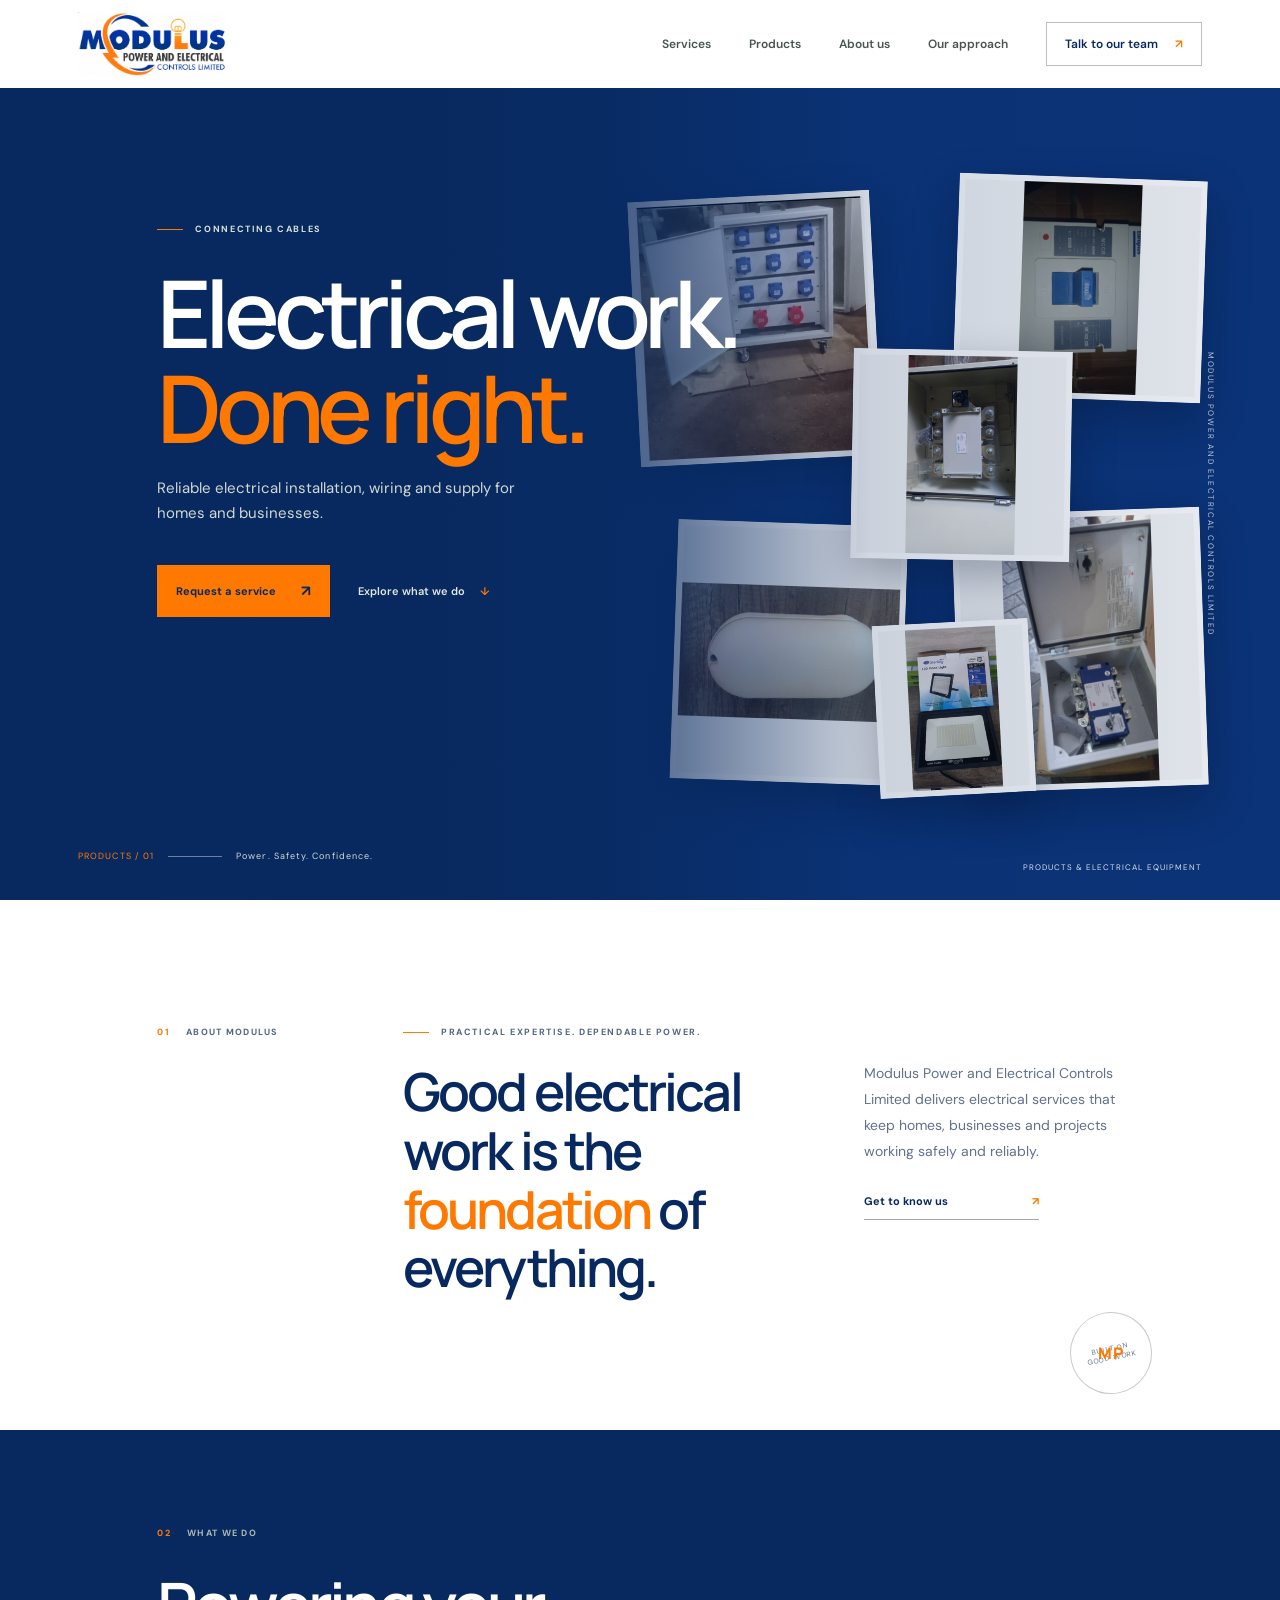
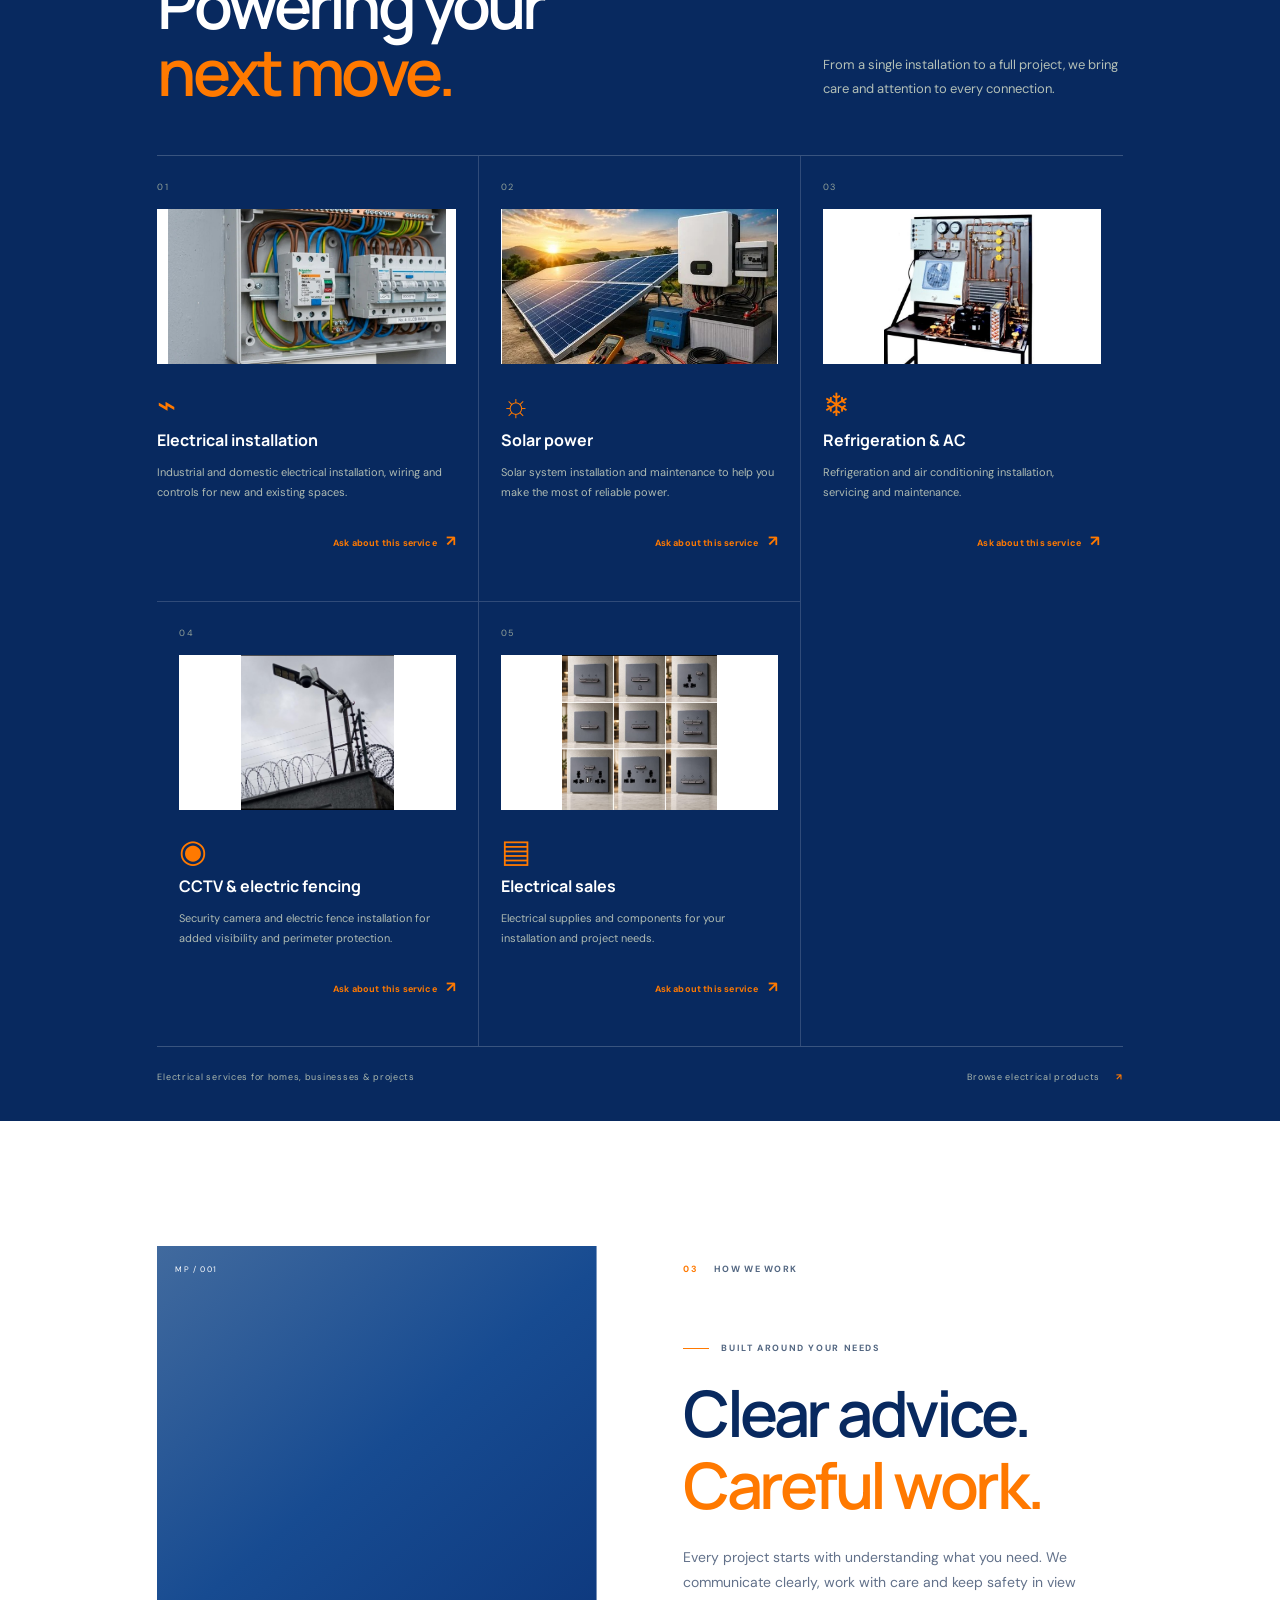
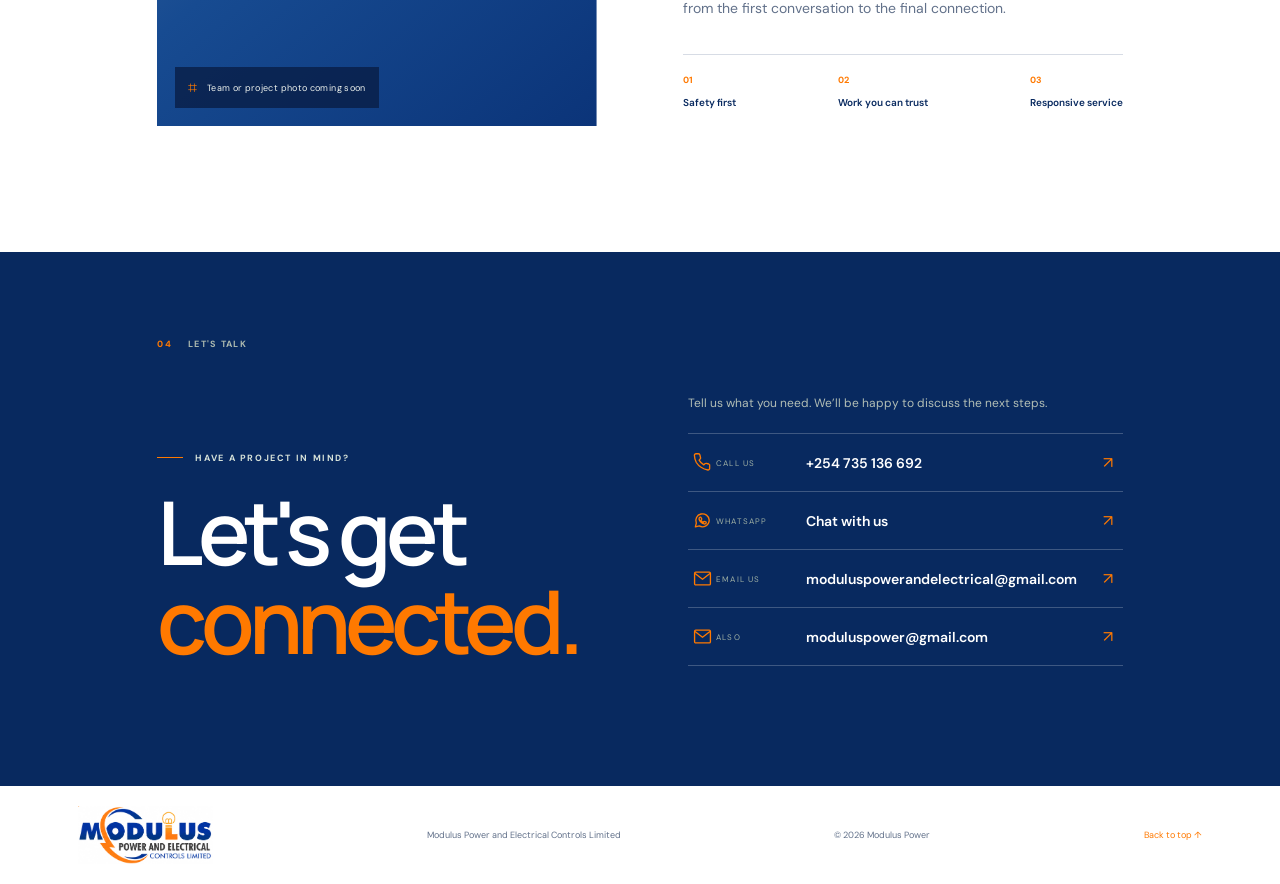
==== commit 3fd507f5: "Replace diagonal hero with random product collage" ====
--- a/index.html
+++ b/index.html
@@ -25,17 +25,14 @@
 
   <main>
     <section class="hero" id="home">
-      <div class="hero-visual" aria-hidden="true">
-        <div class="hero-visual-field">
-          <img class="hero-service-image is-active" data-hero-set="service" src="images/hero/solar-roof.jpg" alt="">
-          <img class="hero-service-image hero-service-image--pole" data-hero-set="service" src="images/hero/field-technician.jpg" alt="">
-        </div>
+      <div class="hero-collage" aria-hidden="true">
+        <img class="hero-collage-tile tile-a" data-hero-tile src="images/catalog/f1-01.jpg" alt="">
+        <img class="hero-collage-tile tile-b" data-hero-tile src="images/catalog/f2-03.jpg" alt="">
+        <img class="hero-collage-tile tile-c" data-hero-tile src="images/catalog/f1-04.jpg" alt="">
+        <img class="hero-collage-tile tile-d" data-hero-tile src="images/catalog/new-02.jpg" alt="">
+        <img class="hero-collage-tile tile-e" data-hero-tile src="images/catalog/f3-06.jpg" alt="">
+        <img class="hero-collage-tile tile-f" data-hero-tile src="images/catalog/new-37.jpg" alt="">
       </div>
-      <div class="hero-product-panel" aria-hidden="true">
-        <img class="hero-product-image is-active" data-hero-set="product" src="images/hero/distribution-board.jpg" alt="">
-        <img class="hero-product-image" data-hero-set="product" src="images/hero/industrial-outlet.jpg" alt="">
-      </div>
-      <svg class="hero-diagonal" viewBox="0 0 100 100" preserveAspectRatio="none" aria-hidden="true"><path d="M32 100 L96 0"></path></svg>
       <div class="hero-shade"></div>
       <div class="hero-content">
         <p class="eyebrow"><span class="eyebrow-line"></span> CONNECTING CABLES</p>
@@ -43,9 +40,9 @@
         <p class="hero-copy">Reliable electrical installation, wiring and supply for homes and businesses.</p>
         <div class="hero-actions"><a class="button button-lime" href="#contact">Request a service <span>↗</span></a><a class="text-link" href="#services">Explore what we do <span>↓</span></a></div>
       </div>
-      <div class="hero-meta"><span class="hero-slide-counter">01 / 02</span><span class="meta-rule"></span><span>Power. Safety. Confidence.</span></div>
+      <div class="hero-meta"><span>PRODUCTS / 01</span><span class="meta-rule"></span><span>Power. Safety. Confidence.</span></div>
       <div class="hero-vertical">MODULUS POWER AND ELECTRICAL CONTROLS LIMITED</div>
-      <div class="hero-visual-controls"><span>PROJECTS &amp; PRODUCTS</span><button type="button" class="hero-motion-toggle" aria-label="Pause image animation" aria-pressed="false"><span aria-hidden="true">Ⅱ</span> Pause</button></div>
+      <div class="hero-visual-controls"><span>PRODUCTS &amp; ELECTRICAL EQUIPMENT</span></div>
     </section>
 
     <section class="intro section-pad" id="about">
--- a/styles.css
+++ b/styles.css
@@ -23,24 +23,20 @@
 .contact-item b{overflow-wrap:anywhere}
 @media(max-width:620px){.contact-item{grid-template-columns:24px 66px minmax(0,1fr) 15px;gap:5px}.contact-item .contact-icon svg{width:17px;height:17px}.contact-item b{font-size:11px}}
 
-/* Animated, diagonal hero photography */
-.hero-visual{position:absolute;inset:0;z-index:0;overflow:hidden;pointer-events:none}
-.hero-visual-field{position:absolute;inset:0;overflow:hidden;clip-path:polygon(96% 0,100% 0,100% 100%,32% 100%)}
-.hero-service-image,.hero-product-image{position:absolute;inset:0;width:100%;height:100%;display:block;opacity:0;transition:opacity 1.1s ease}
-.hero-service-image{object-fit:cover;object-position:center 50%;filter:saturate(.82)}
-.hero-service-image--pole{object-position:center 67%}
-.hero-service-image.is-active,.hero-product-image.is-active{opacity:1}
-.hero-shade{z-index:1;background:linear-gradient(90deg,#08295f 0%,rgba(8,41,95,.96) 30%,rgba(8,41,95,.62) 59%,rgba(8,41,95,.24) 100%)}
-.hero-diagonal{position:absolute;inset:0;width:100%;height:100%;z-index:2;pointer-events:none}
-.hero-diagonal path{fill:none;stroke:rgba(255,121,0,.88);stroke-width:1.4;vector-effect:non-scaling-stroke}
-.hero-product-panel{position:absolute;z-index:2;right:11%;top:24%;width:clamp(230px,23vw,370px);height:clamp(175px,27vh,255px);overflow:hidden;border:1px solid rgba(255,255,255,.85);border-left:5px solid var(--orange);background:#f5f6f7;box-shadow:0 22px 55px rgba(2,16,40,.34);clip-path:polygon(8% 0,100% 0,100% 100%,0 100%);pointer-events:none}
-.hero-product-image{object-fit:contain;background:#f5f6f7;padding:10px}
-.hero-content{z-index:3}
+/* Product collage in the hero */
+.hero-collage{position:absolute;z-index:0;top:11%;right:5.5%;bottom:13%;width:45%;pointer-events:none}
+.hero-collage-tile{position:absolute;display:block;object-fit:contain;background:#f6f7f8;border:6px solid rgba(255,255,255,.96);box-shadow:0 18px 45px rgba(1,14,38,.3);transition:opacity .5s ease,transform .6s ease}
+.hero-collage-tile.is-changing{opacity:.2;transform:scale(.97)}
+.tile-a{left:0;top:3%;width:42%;height:43%;transform:rotate(-3deg)}
+.tile-b{right:1%;top:0;width:43%;height:36%;transform:rotate(2deg)}
+.tile-c{left:7%;bottom:2%;width:40%;height:42%;transform:rotate(2deg)}
+.tile-d{right:1%;bottom:1%;width:43%;height:45%;transform:rotate(-2deg)}
+.tile-e{left:38%;top:28%;width:38%;height:34%;transform:rotate(1deg)}
+.tile-f{left:42%;bottom:0;width:27%;height:28%;transform:rotate(-3deg)}
+.hero-shade{z-index:1;background:linear-gradient(90deg,#08295f 0%,rgba(8,41,95,.98) 31%,rgba(8,41,95,.83) 46%,rgba(8,41,95,.18) 68%,rgba(8,41,95,.08) 100%)}
+.hero-content{z-index:3;max-width:780px}
 .hero-meta,.hero-vertical{z-index:4}
-.hero-visual-controls{position:absolute;z-index:5;right:6.1%;bottom:28px;display:flex;align-items:center;gap:15px;color:#d5dfed;font-size:8px;letter-spacing:.13em}
-.hero-motion-toggle{display:inline-flex;align-items:center;gap:6px;border:1px solid rgba(255,255,255,.32);background:rgba(8,29,69,.62);padding:7px 9px;color:#fff;font:600 9px var(--body);cursor:pointer}
-.hero-motion-toggle:hover,.hero-motion-toggle:focus-visible{border-color:var(--orange);outline:none}
-.hero-motion-toggle span{color:var(--orange);font-size:10px}
-@media(max-width:900px){.hero-product-panel{right:8%;top:27%;width:clamp(205px,29vw,300px);height:clamp(160px,24vh,220px)}.hero-visual-controls{right:7%;bottom:26px}}
-@media(max-width:620px){.hero-visual-field{clip-path:polygon(90% 0,100% 0,100% 100%,44% 100%)}.hero-diagonal path{stroke-width:1}.hero-product-panel{display:none}.hero-service-image{object-position:58% center}.hero-service-image--pole{object-position:center 67%}.hero-shade{background:linear-gradient(90deg,rgba(8,41,95,.96),rgba(8,41,95,.77) 72%,rgba(8,41,95,.47)),linear-gradient(0deg,rgba(8,41,95,.5),transparent)}.hero-visual-controls{right:7%;bottom:66px;gap:7px;font-size:7px}.hero-visual-controls>span{display:none}.hero-motion-toggle{padding:6px 7px;font-size:8px}}
-@media(prefers-reduced-motion:reduce){.hero-service-image,.hero-product-image{transition:none}}
+.hero-visual-controls{position:absolute;z-index:4;right:6.1%;bottom:28px;color:#d5dfed;font-size:8px;letter-spacing:.13em}
+@media(max-width:900px){.hero-collage{right:4%;width:48%;top:14%;bottom:16%}.hero-collage-tile{border-width:4px}.hero-visual-controls{right:7%;bottom:26px}}
+@media(max-width:620px){.hero-collage{right:-7%;top:16%;bottom:18%;width:62%;opacity:.44}.tile-a{left:8%;top:0;width:48%;height:36%}.tile-b{right:0;top:6%;width:47%;height:31%}.tile-c{left:4%;bottom:4%;width:46%;height:35%}.tile-d{right:0;bottom:0;width:48%;height:38%}.tile-e,.tile-f{display:none}.hero-shade{background:linear-gradient(90deg,rgba(8,41,95,.99) 0%,rgba(8,41,95,.96) 38%,rgba(8,41,95,.78) 64%,rgba(8,41,95,.4) 100%),linear-gradient(0deg,rgba(8,41,95,.46),transparent)}.hero-visual-controls{right:7%;bottom:66px;font-size:7px}}
+@media(prefers-reduced-motion:reduce){.hero-collage-tile{transition:none}}
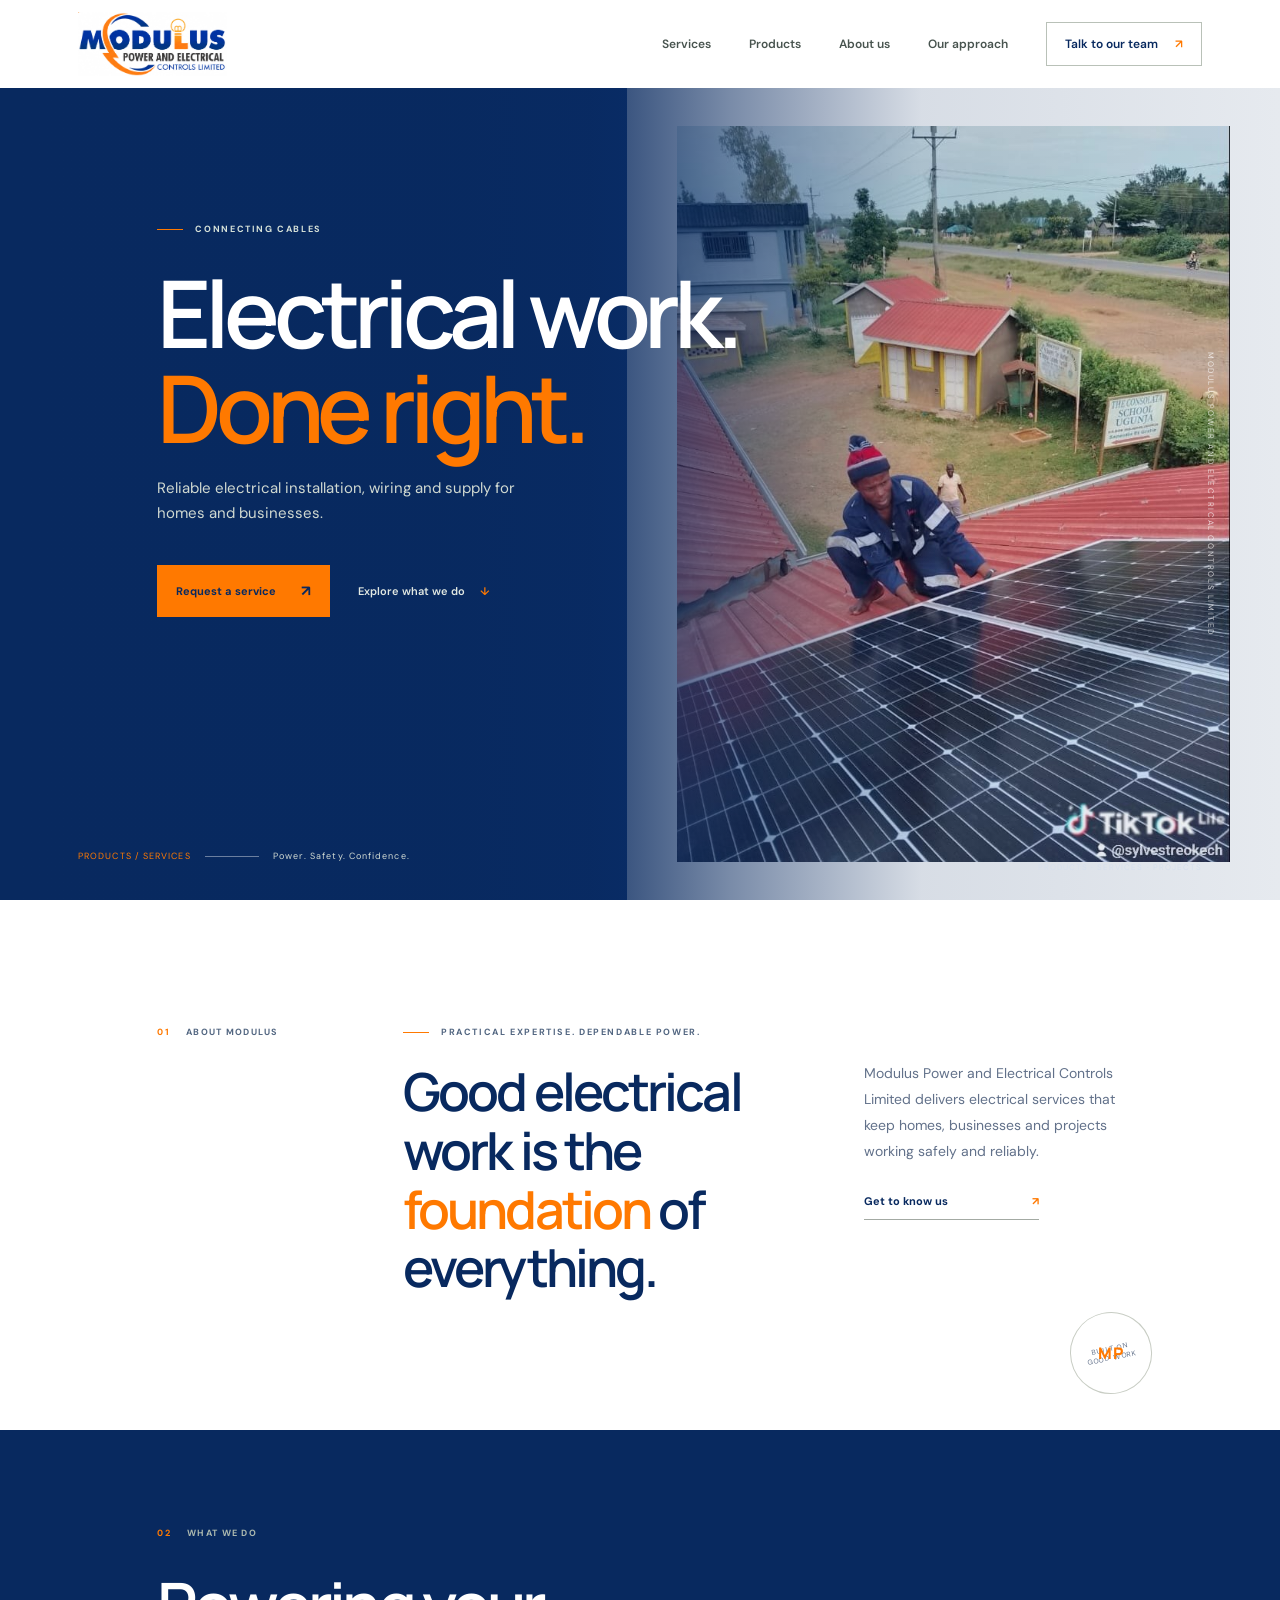
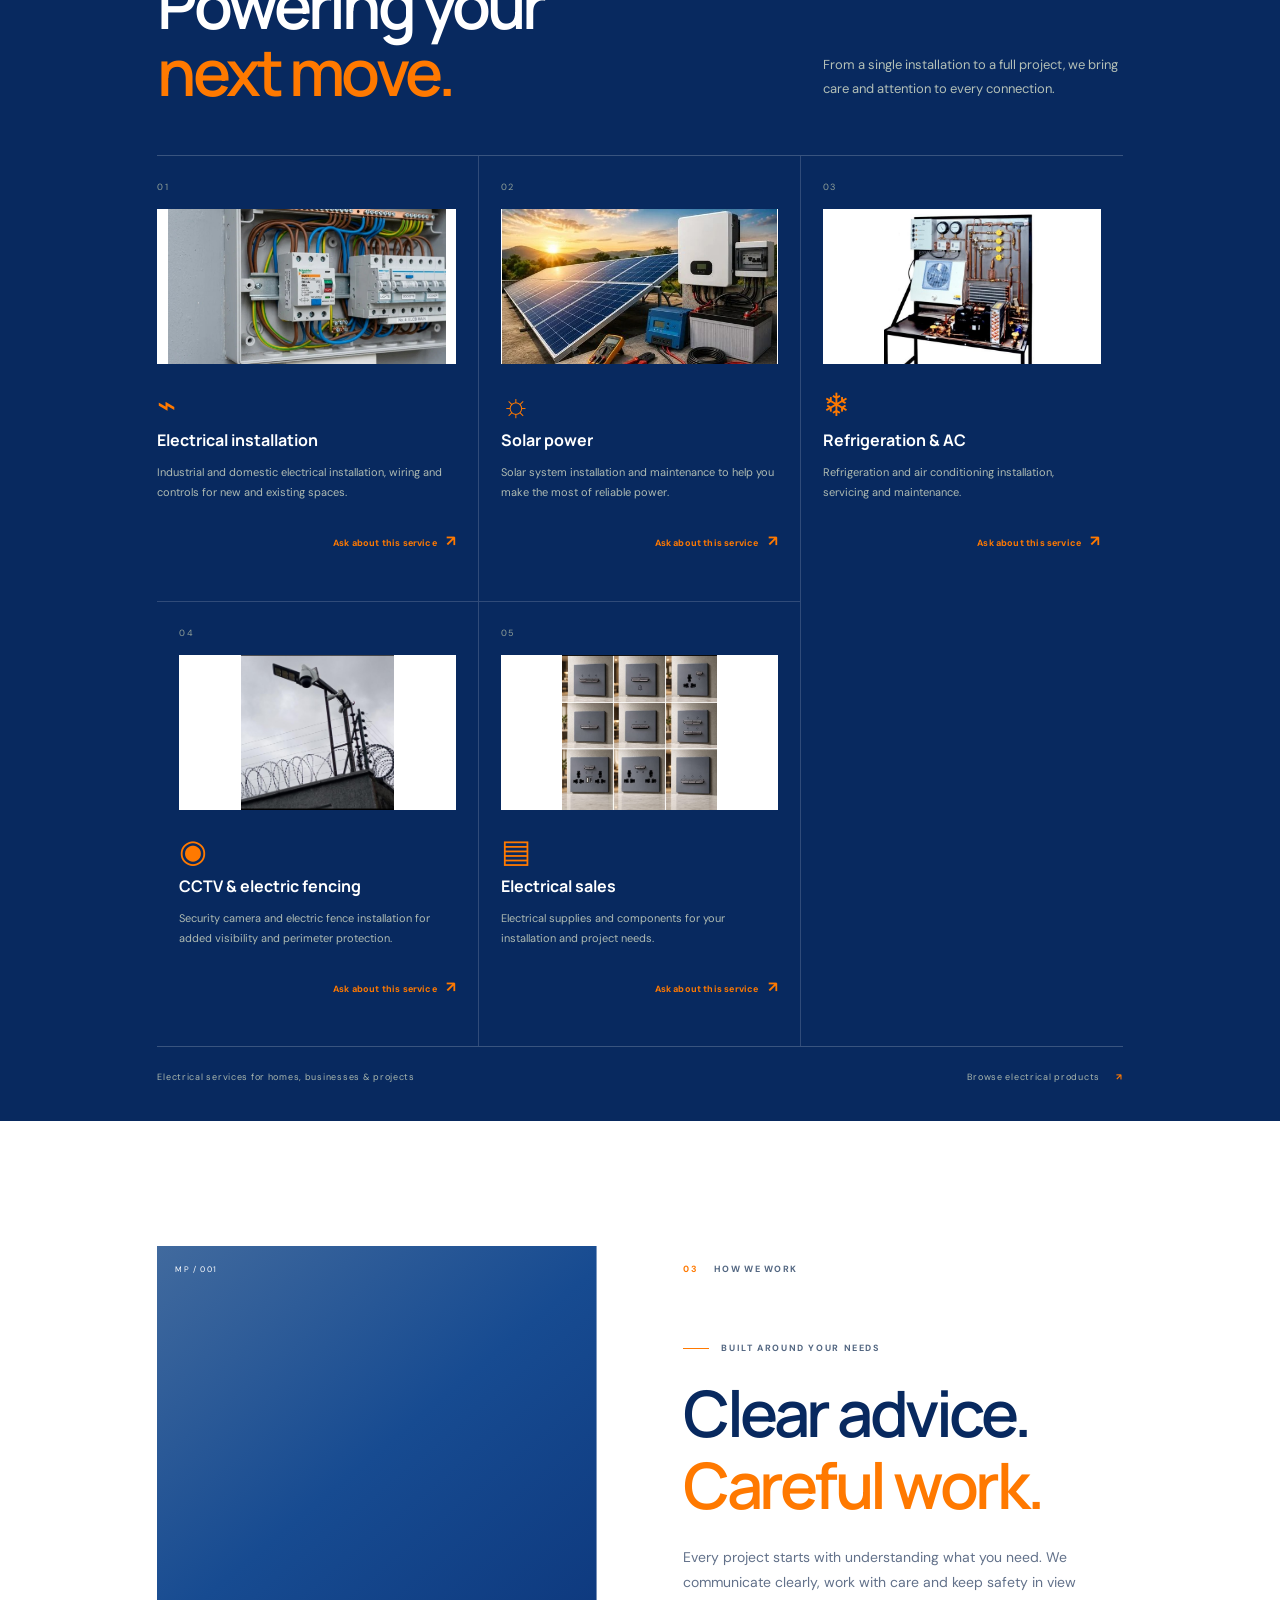
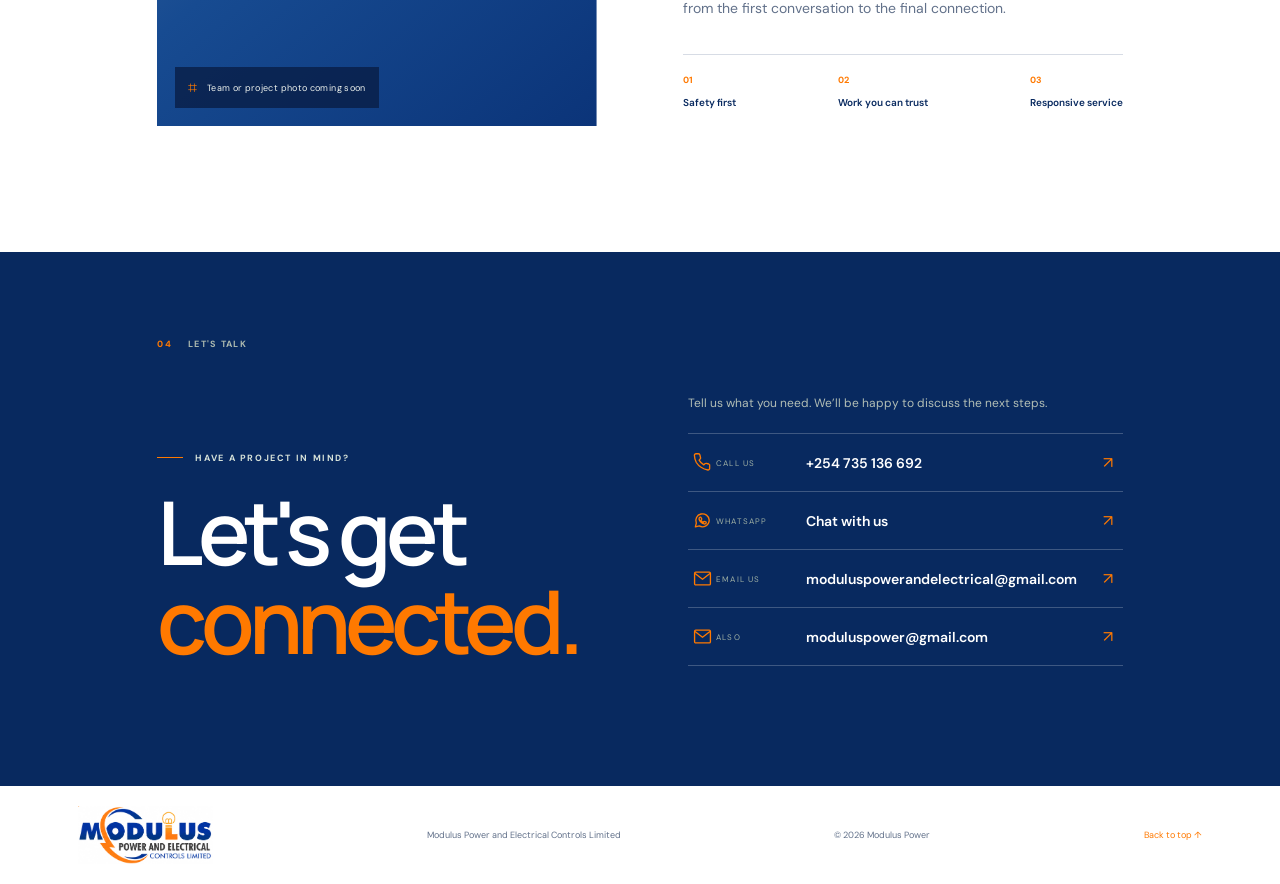
==== commit b1c5b074: "Use single image slideshow in hero" ====
--- a/index.html
+++ b/index.html
@@ -25,13 +25,8 @@
 
   <main>
     <section class="hero" id="home">
-      <div class="hero-collage" aria-hidden="true">
-        <img class="hero-collage-tile tile-a" data-hero-tile src="images/catalog/f1-01.jpg" alt="">
-        <img class="hero-collage-tile tile-b" data-hero-tile src="images/catalog/f2-03.jpg" alt="">
-        <img class="hero-collage-tile tile-c" data-hero-tile src="images/catalog/f1-04.jpg" alt="">
-        <img class="hero-collage-tile tile-d" data-hero-tile src="images/catalog/new-02.jpg" alt="">
-        <img class="hero-collage-tile tile-e" data-hero-tile src="images/catalog/f3-06.jpg" alt="">
-        <img class="hero-collage-tile tile-f" data-hero-tile src="images/catalog/new-37.jpg" alt="">
+      <div class="hero-showcase" aria-hidden="true">
+        <img class="hero-showcase-image" data-hero-slideshow src="images/catalog/f1-01.jpg" alt="">
       </div>
       <div class="hero-shade"></div>
       <div class="hero-content">
@@ -40,9 +35,9 @@
         <p class="hero-copy">Reliable electrical installation, wiring and supply for homes and businesses.</p>
         <div class="hero-actions"><a class="button button-lime" href="#contact">Request a service <span>↗</span></a><a class="text-link" href="#services">Explore what we do <span>↓</span></a></div>
       </div>
-      <div class="hero-meta"><span>PRODUCTS / 01</span><span class="meta-rule"></span><span>Power. Safety. Confidence.</span></div>
+      <div class="hero-meta"><span>PRODUCTS / SERVICES</span><span class="meta-rule"></span><span>Power. Safety. Confidence.</span></div>
       <div class="hero-vertical">MODULUS POWER AND ELECTRICAL CONTROLS LIMITED</div>
-      <div class="hero-visual-controls"><span>PRODUCTS &amp; ELECTRICAL EQUIPMENT</span></div>
+      <div class="hero-visual-controls"><span>PRODUCTS · SERVICES · PROJECTS</span></div>
     </section>
 
     <section class="intro section-pad" id="about">
--- a/styles.css
+++ b/styles.css
@@ -23,20 +23,14 @@
 .contact-item b{overflow-wrap:anywhere}
 @media(max-width:620px){.contact-item{grid-template-columns:24px 66px minmax(0,1fr) 15px;gap:5px}.contact-item .contact-icon svg{width:17px;height:17px}.contact-item b{font-size:11px}}
 
-/* Product collage in the hero */
-.hero-collage{position:absolute;z-index:0;top:11%;right:5.5%;bottom:13%;width:45%;pointer-events:none}
-.hero-collage-tile{position:absolute;display:block;object-fit:contain;background:#f6f7f8;border:6px solid rgba(255,255,255,.96);box-shadow:0 18px 45px rgba(1,14,38,.3);transition:opacity .5s ease,transform .6s ease}
-.hero-collage-tile.is-changing{opacity:.2;transform:scale(.97)}
-.tile-a{left:0;top:3%;width:42%;height:43%;transform:rotate(-3deg)}
-.tile-b{right:1%;top:0;width:43%;height:36%;transform:rotate(2deg)}
-.tile-c{left:7%;bottom:2%;width:40%;height:42%;transform:rotate(2deg)}
-.tile-d{right:1%;bottom:1%;width:43%;height:45%;transform:rotate(-2deg)}
-.tile-e{left:38%;top:28%;width:38%;height:34%;transform:rotate(1deg)}
-.tile-f{left:42%;bottom:0;width:27%;height:28%;transform:rotate(-3deg)}
-.hero-shade{z-index:1;background:linear-gradient(90deg,#08295f 0%,rgba(8,41,95,.98) 31%,rgba(8,41,95,.83) 46%,rgba(8,41,95,.18) 68%,rgba(8,41,95,.08) 100%)}
+/* Full-height hero slideshow */
+.hero-showcase{position:absolute;z-index:0;inset:0 0 0 auto;width:51%;overflow:hidden;background:#f4f6f8;pointer-events:none}
+.hero-showcase-image{position:absolute;inset:0;width:100%;height:100%;display:block;object-fit:contain;padding:clamp(18px,3vw,48px);opacity:1;transition:opacity .75s ease}
+.hero-showcase-image.is-changing{opacity:0}
+.hero-shade{z-index:1;background:linear-gradient(90deg,#08295f 0%,rgba(8,41,95,.98) 34%,rgba(8,41,95,.88) 46%,rgba(8,41,95,.52) 57%,rgba(8,41,95,.12) 72%,rgba(8,41,95,.06) 100%)}
 .hero-content{z-index:3;max-width:780px}
 .hero-meta,.hero-vertical{z-index:4}
 .hero-visual-controls{position:absolute;z-index:4;right:6.1%;bottom:28px;color:#d5dfed;font-size:8px;letter-spacing:.13em}
-@media(max-width:900px){.hero-collage{right:4%;width:48%;top:14%;bottom:16%}.hero-collage-tile{border-width:4px}.hero-visual-controls{right:7%;bottom:26px}}
-@media(max-width:620px){.hero-collage{right:-7%;top:16%;bottom:18%;width:62%;opacity:.44}.tile-a{left:8%;top:0;width:48%;height:36%}.tile-b{right:0;top:6%;width:47%;height:31%}.tile-c{left:4%;bottom:4%;width:46%;height:35%}.tile-d{right:0;bottom:0;width:48%;height:38%}.tile-e,.tile-f{display:none}.hero-shade{background:linear-gradient(90deg,rgba(8,41,95,.99) 0%,rgba(8,41,95,.96) 38%,rgba(8,41,95,.78) 64%,rgba(8,41,95,.4) 100%),linear-gradient(0deg,rgba(8,41,95,.46),transparent)}.hero-visual-controls{right:7%;bottom:66px;font-size:7px}}
-@media(prefers-reduced-motion:reduce){.hero-collage-tile{transition:none}}
+@media(max-width:900px){.hero-showcase{width:50%}.hero-visual-controls{right:7%;bottom:26px}}
+@media(max-width:620px){.hero-showcase{width:64%;opacity:.72}.hero-showcase-image{padding:12px}.hero-shade{background:linear-gradient(90deg,rgba(8,41,95,.99) 0%,rgba(8,41,95,.96) 40%,rgba(8,41,95,.75) 65%,rgba(8,41,95,.4) 100%),linear-gradient(0deg,rgba(8,41,95,.46),transparent)}.hero-visual-controls{right:7%;bottom:66px;font-size:7px}}
+@media(prefers-reduced-motion:reduce){.hero-showcase-image{transition:none}}
